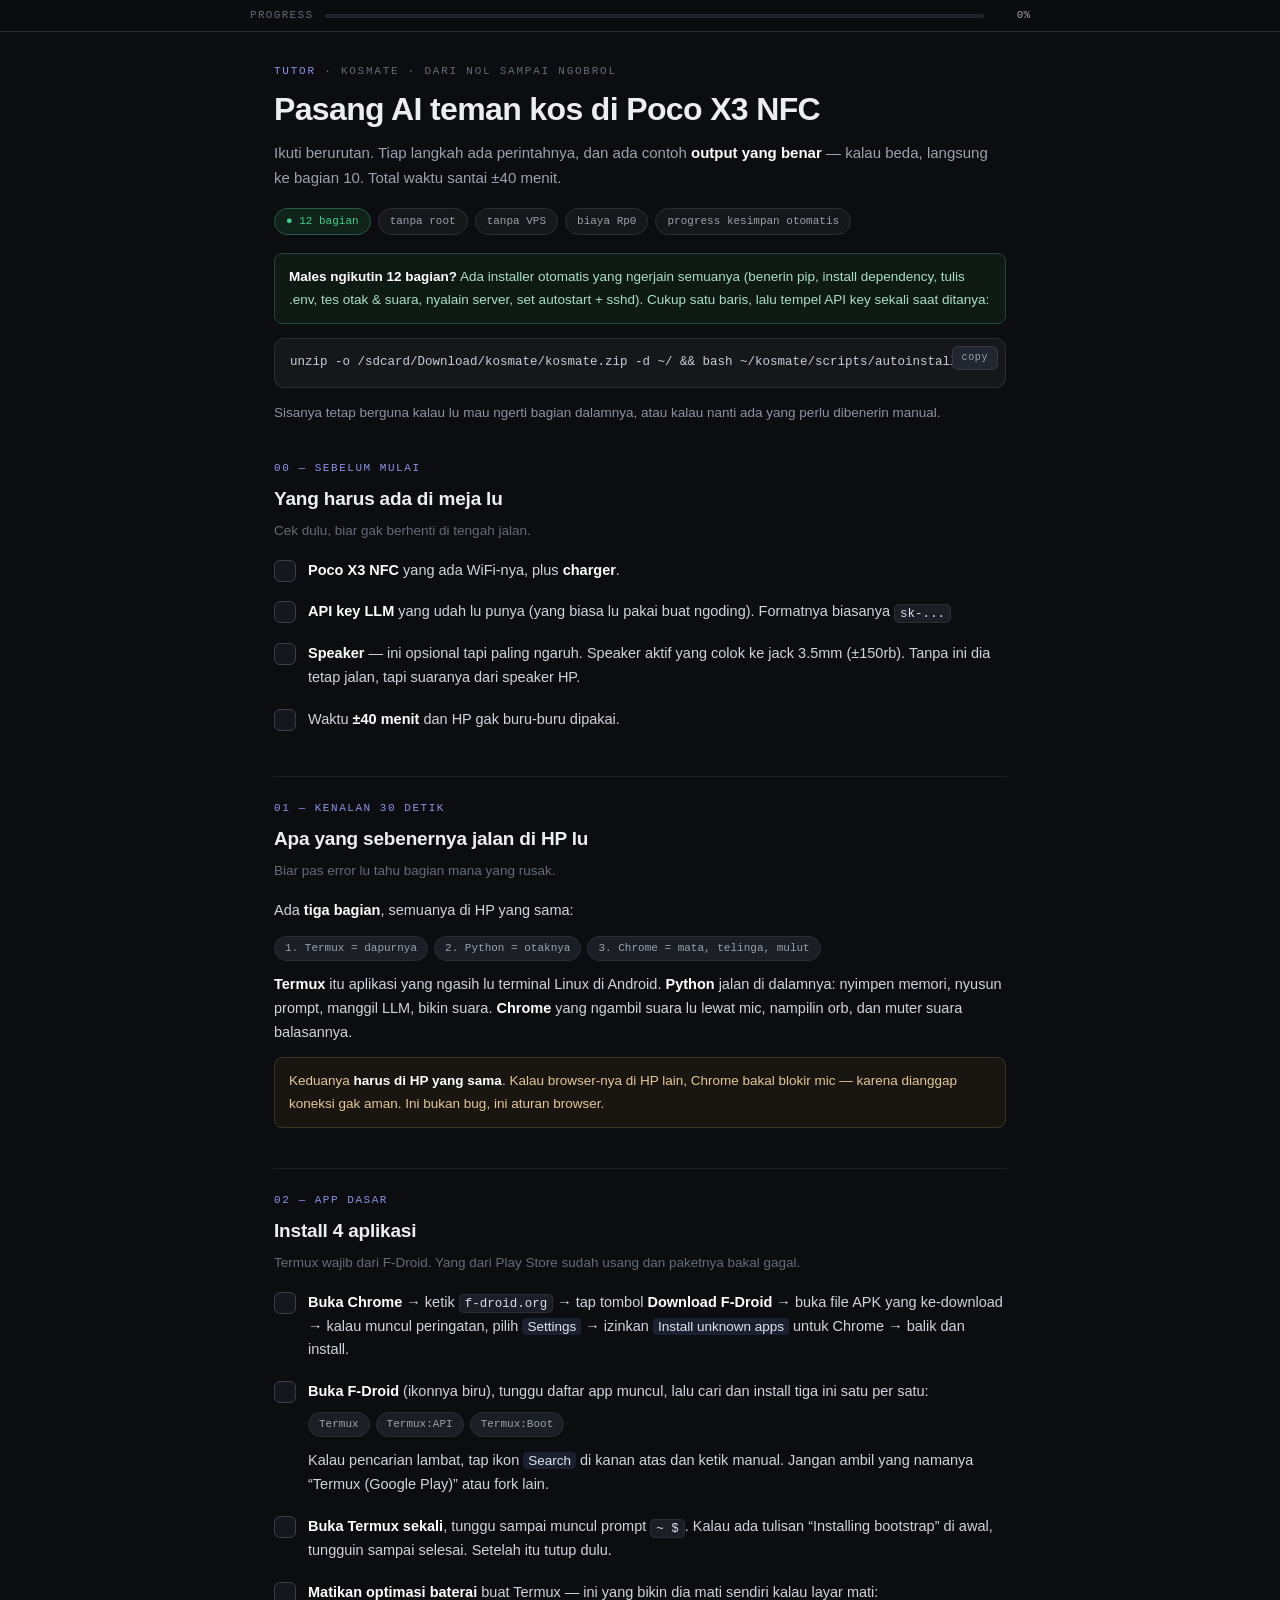
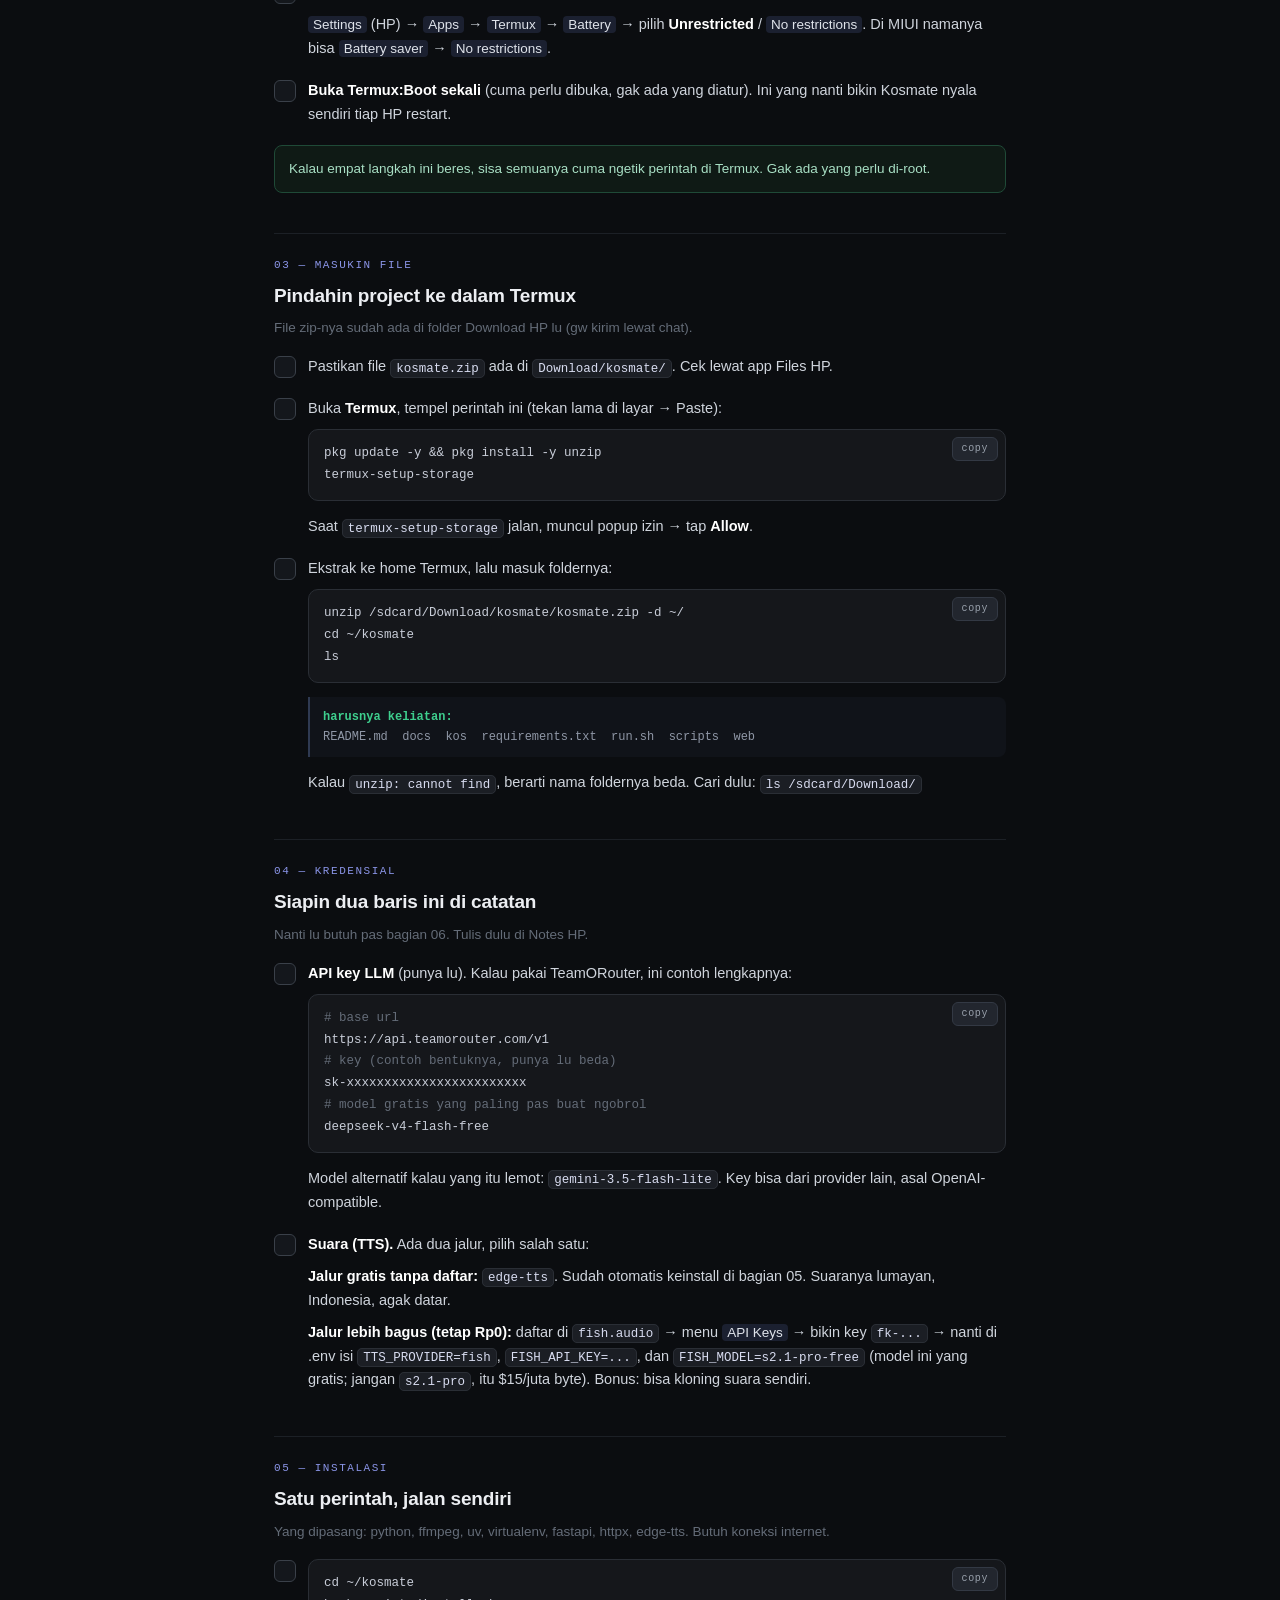
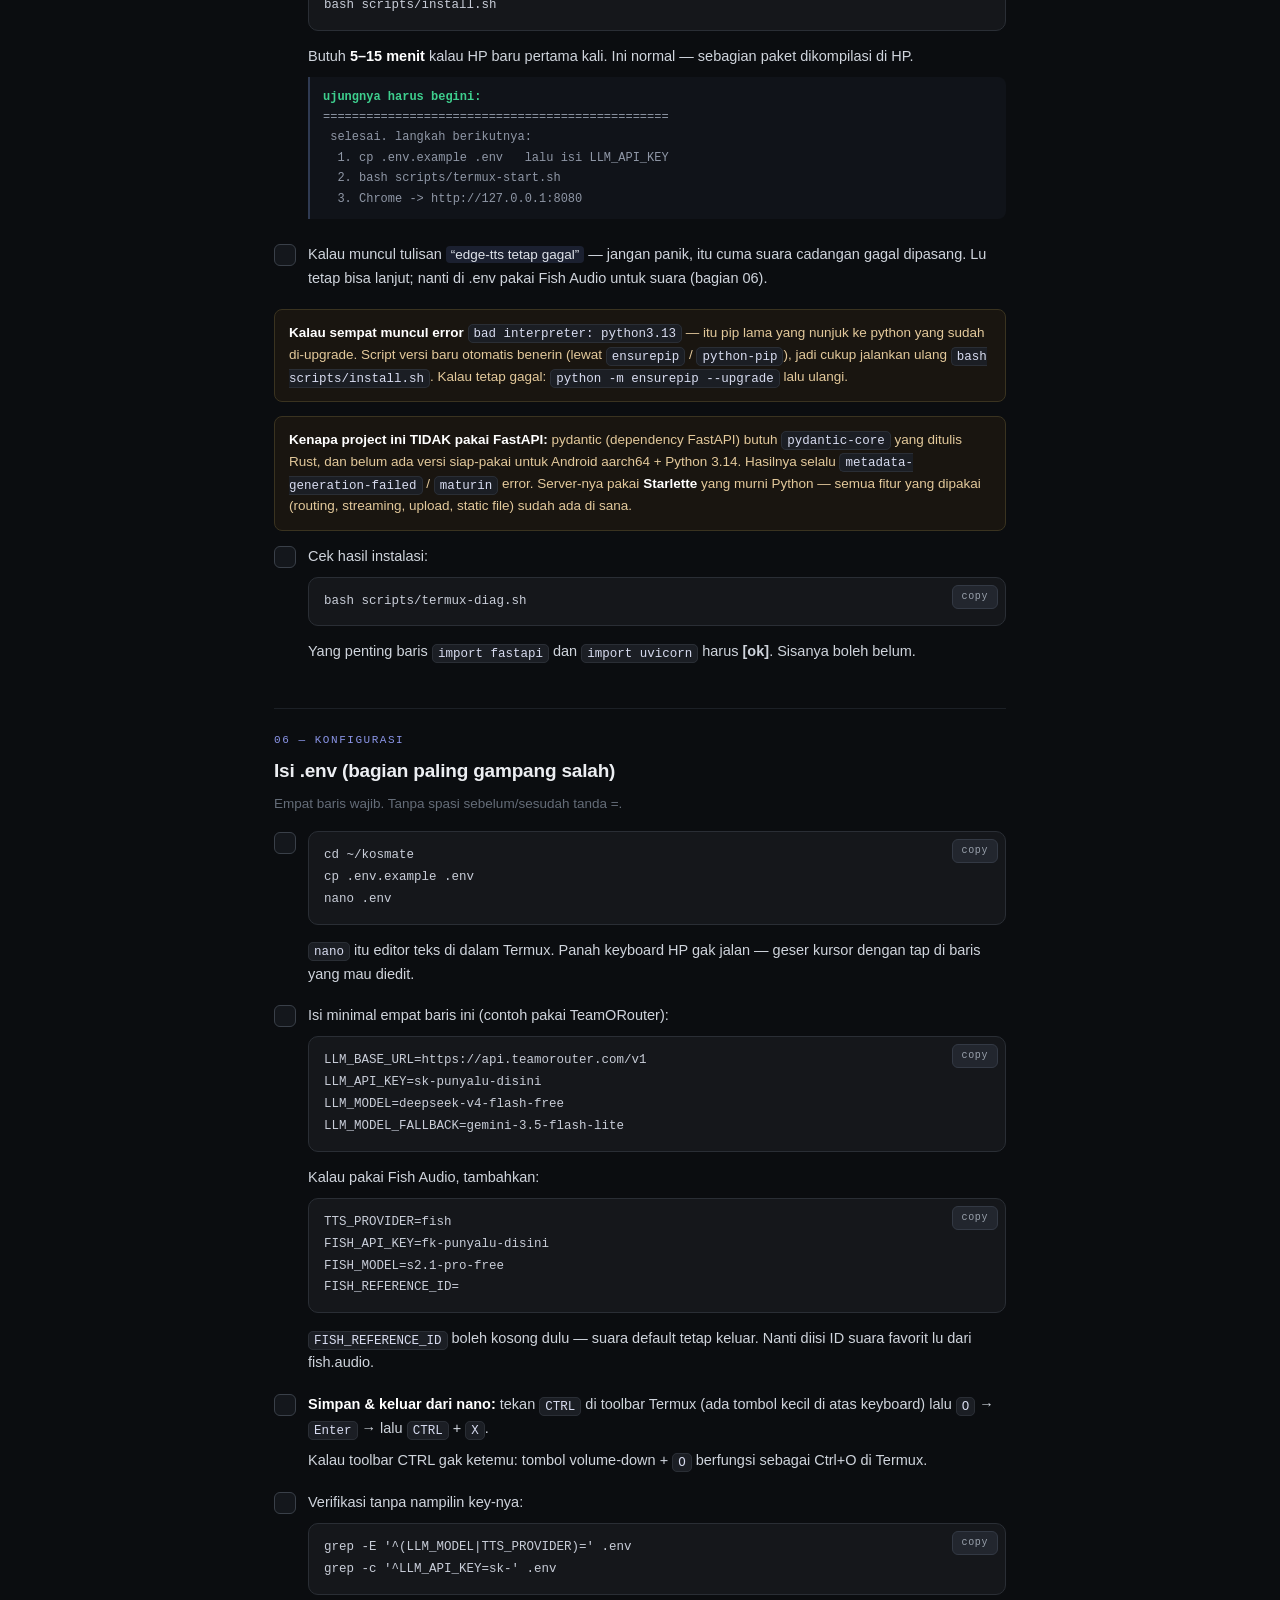
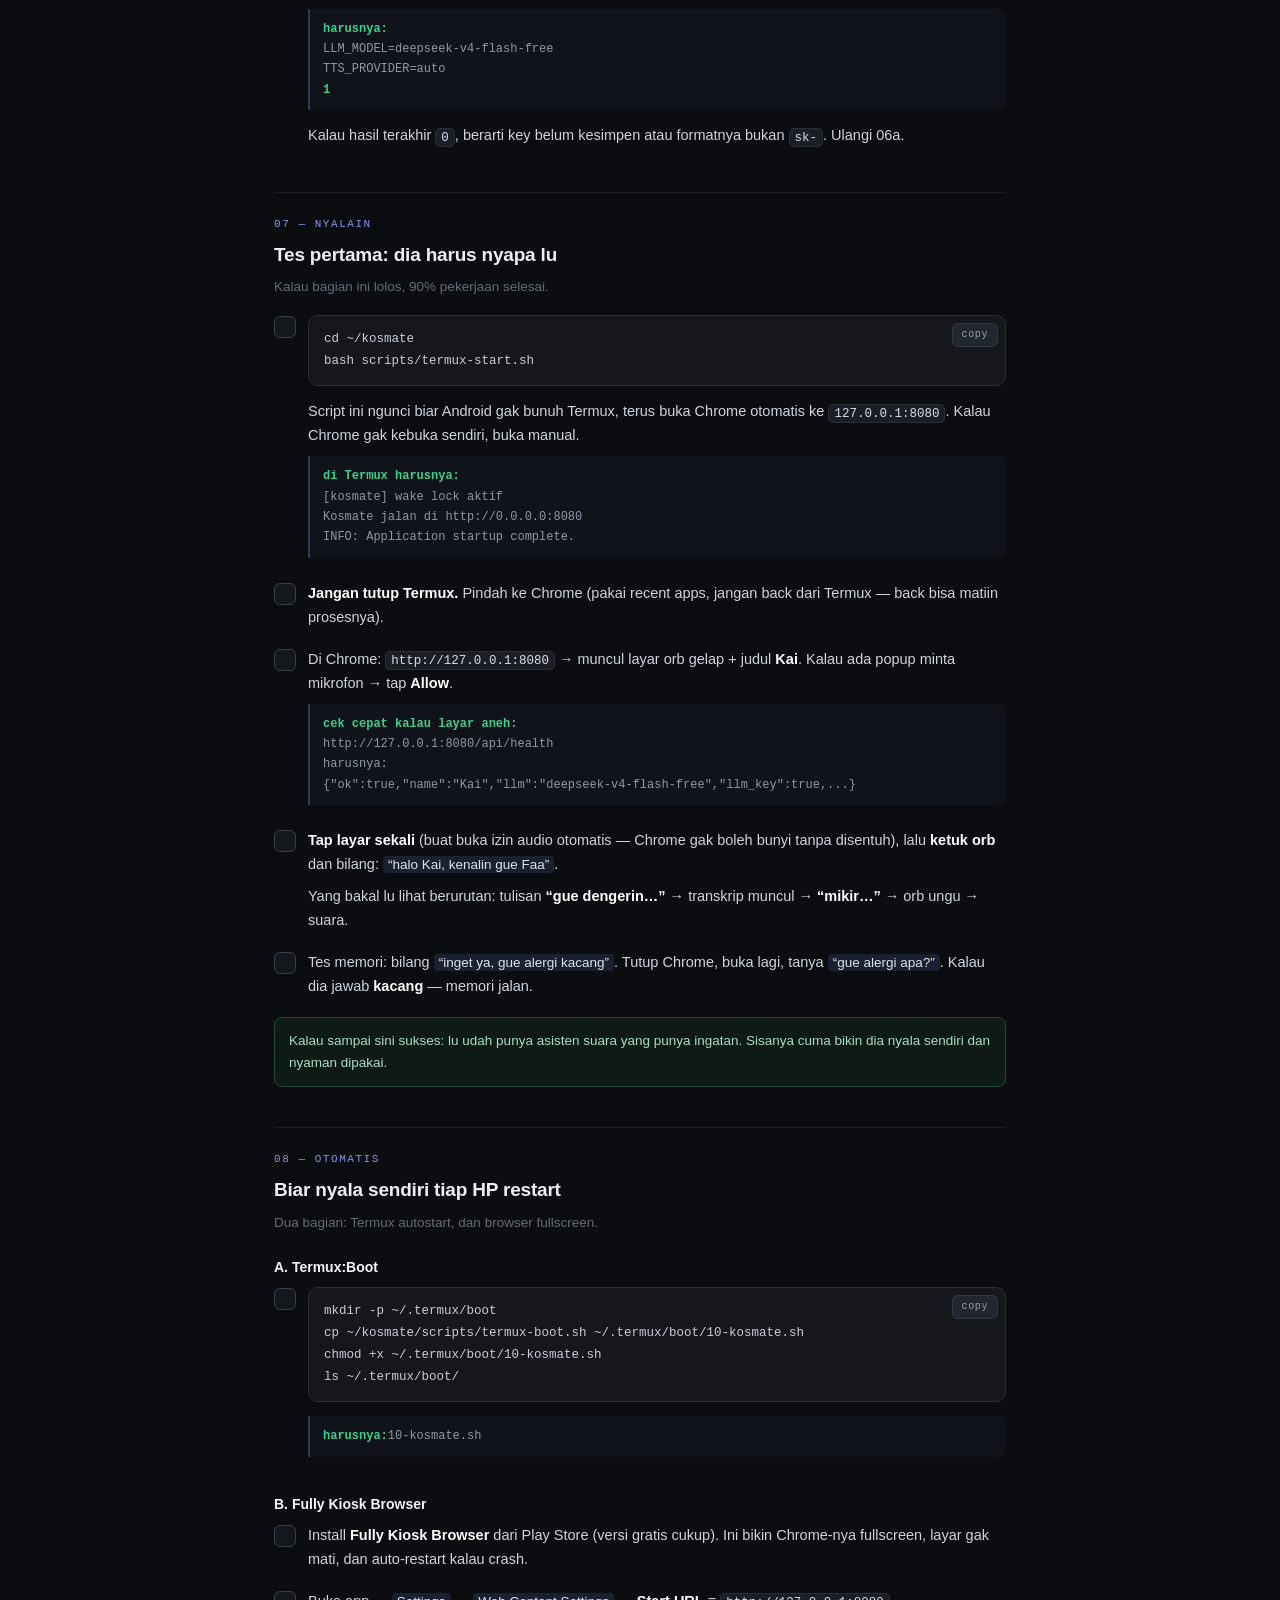
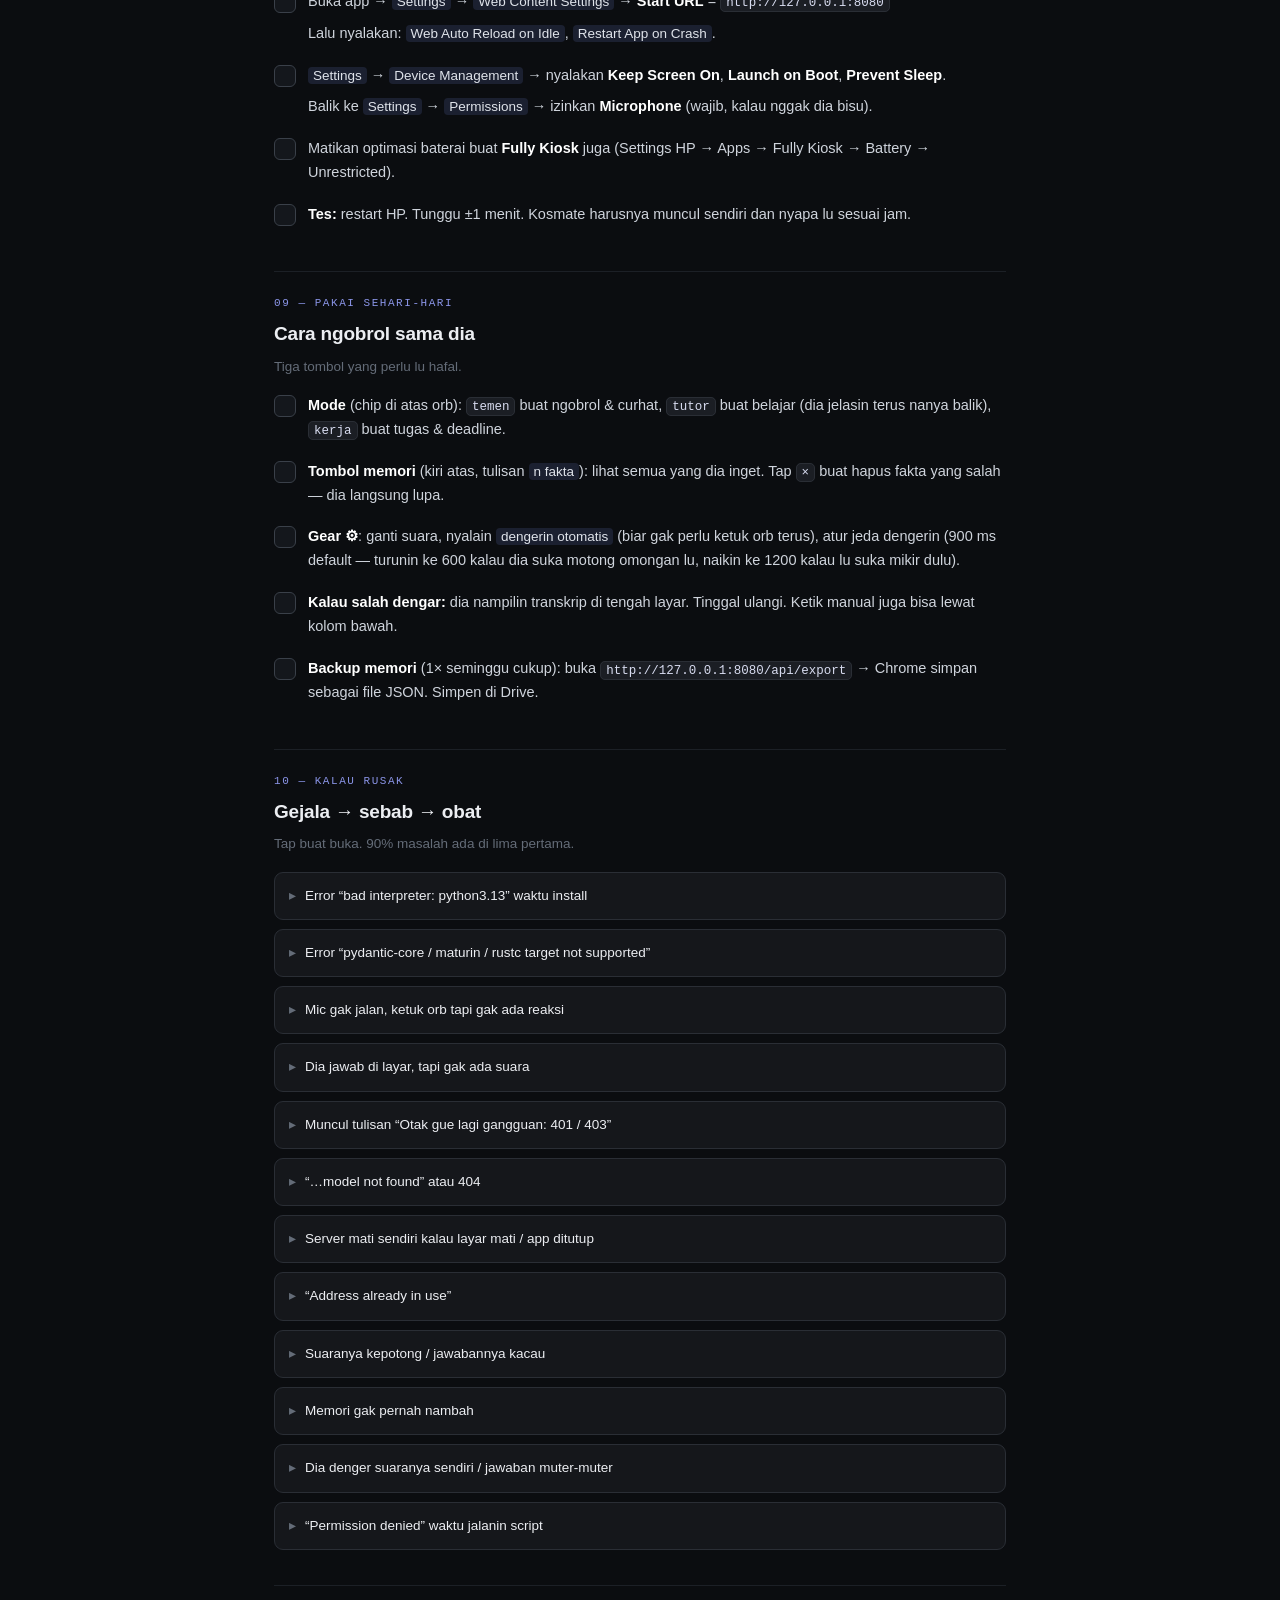
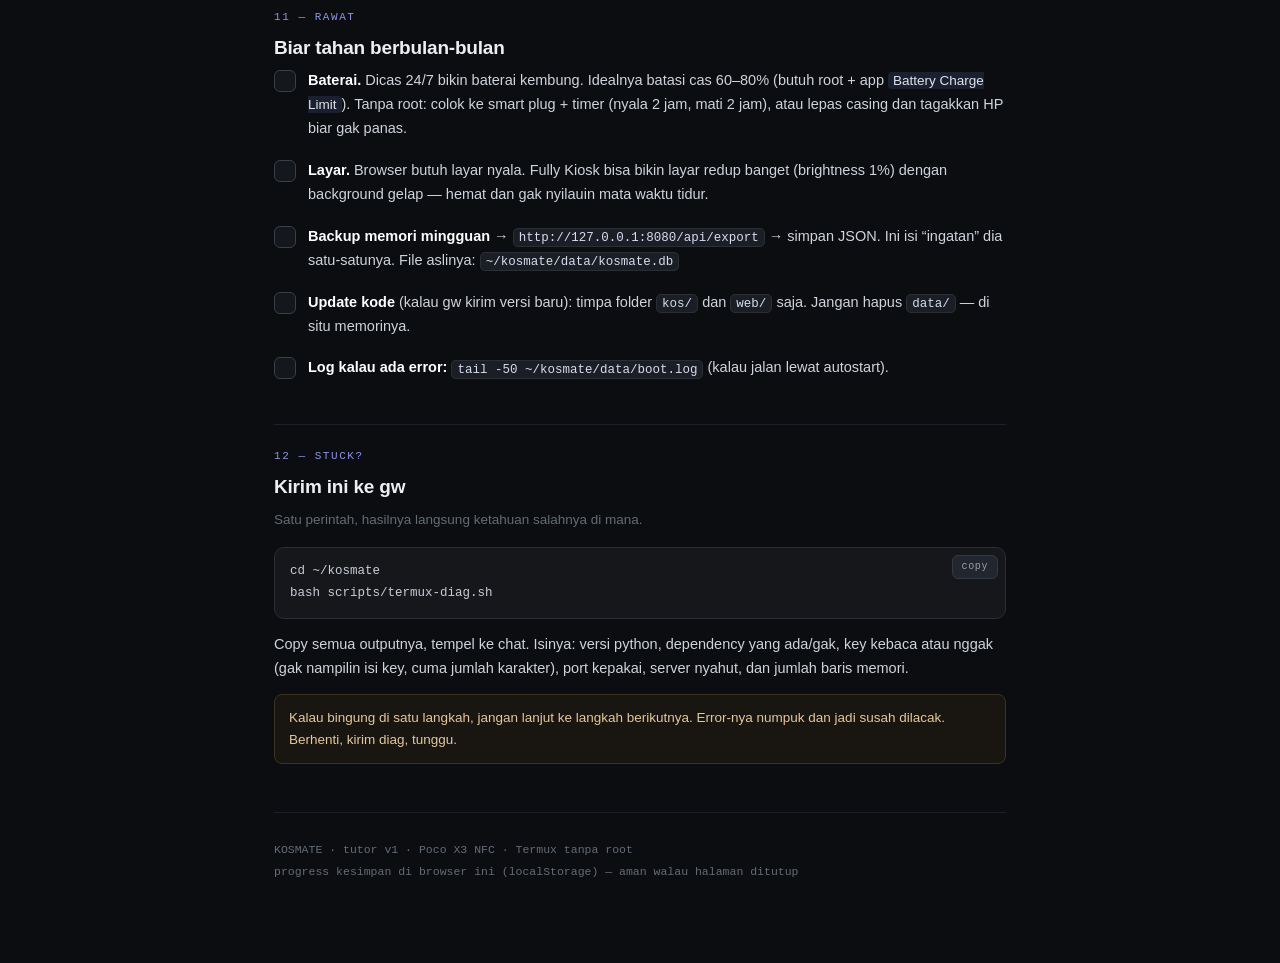
==== docs/TUTORIAL.html @ 037aaf2a "Kosmate v0.1 — AI voice companion untuk HP Android (Termux): mic→STT→LLM→TTS + memori SQLite - serve" ====
<!DOCTYPE html>
<html lang="id">
<head>
<meta charset="utf-8">
<meta name="viewport" content="width=device-width, initial-scale=1, viewport-fit=cover">
<title>Kosmate — Tutor Pasang dari Nol (Poco X3 NFC)</title>
<style>
  :root{
    --bg:#0b0d10; --surface:#15171b; --surface-2:#1b1e24; --border:#2a2e35;
    --text:#eceef2; --muted:#9aa2ad; --dim:#646c78;
    --accent:#5e6ad2; --accent-soft:#8b95e8; --ok:#3ecf8e; --warn:#e0a458; --danger:#e5484d;
    --mono:ui-monospace,SFMono-Regular,"JetBrains Mono",Menlo,monospace;
  }
  *{box-sizing:border-box}
  html{scroll-behavior:smooth}
  body{
    margin:0;background:var(--bg);color:var(--text);
    font:15px/1.65 Inter,-apple-system,BlinkMacSystemFont,"Segoe UI",Roboto,sans-serif;
    -webkit-font-smoothing:antialiased;padding-bottom:80px;
  }
  .bar{
    position:sticky;top:0;z-index:20;background:#0b0d10ee;backdrop-filter:blur(12px);
    border-bottom:1px solid var(--border);padding:10px 16px;
  }
  .bar-in{max-width:780px;margin:0 auto;display:flex;align-items:center;gap:12px}
  .bar-t{font:11px/1 var(--mono);letter-spacing:.12em;text-transform:uppercase;color:var(--dim)}
  .track{flex:1;height:4px;background:#1e222a;border-radius:99px;overflow:hidden}
  .fill{height:100%;width:0;background:linear-gradient(90deg,#4c56c9,#8b95e8);transition:width .3s ease}
  .pct{font:11px/1 var(--mono);color:var(--muted);min-width:34px;text-align:right}
  .wrap{max-width:780px;margin:0 auto;padding:26px 16px 0}
  .kicker{font:11px/1 var(--mono);letter-spacing:.16em;text-transform:uppercase;color:var(--dim);margin-bottom:14px}
  .kicker b{color:var(--accent-soft);font-weight:500}
  h1{font-size:clamp(23px,5.6vw,32px);line-height:1.18;letter-spacing:-.02em;margin:0 0 12px;font-weight:600}
  .lede{color:var(--muted);font-size:15px;margin:0 0 18px}
  .facts{display:flex;flex-wrap:wrap;gap:7px;margin-bottom:8px}
  .tag{font:11px/1 var(--mono);color:var(--muted);border:1px solid var(--border);background:var(--surface);border-radius:999px;padding:7px 11px}
  .tag.ok{color:var(--ok);border-color:#245c44;background:#10231b}
  section{padding:26px 0;border-bottom:1px solid #1c2026}
  section:last-of-type{border-bottom:none}
  .num{font:11px/1 var(--mono);color:var(--accent-soft);letter-spacing:.14em;display:block;margin-bottom:9px}
  h2{font-size:19px;letter-spacing:-.01em;margin:0 0 6px;font-weight:600}
  .sub{color:var(--dim);font-size:13.5px;margin:0 0 16px}
  h3{font-size:14px;margin:22px 0 8px;font-weight:600;color:#f2f4f8}
  p{margin:0 0 13px;color:#cfd4dc;font-size:14.5px}
  strong{color:#fff;font-weight:600}
  em{color:#dfe3ea;font-style:normal;background:#1b2030;padding:1px 5px;border-radius:4px;font-size:13.5px}
  code{font:12.5px/1.5 var(--mono);background:var(--surface-2);border:1px solid var(--border);border-radius:5px;padding:1.5px 5px;color:#d8dcf0}
  .code{position:relative;margin:0 0 14px}
  pre{background:var(--surface);border:1px solid var(--border);border-radius:10px;padding:13px 15px;overflow-x:auto;margin:0;font:12.5px/1.75 var(--mono);color:#c8cdd8}
  pre .c{color:var(--dim)}
  pre .hi{color:var(--accent-soft)}
  .copy{
    position:absolute;top:8px;right:8px;background:#22262e;border:1px solid #333944;color:var(--muted);
    font:10px/1 var(--mono);padding:6px 9px;border-radius:6px;cursor:pointer;letter-spacing:.06em;
  }
  .copy:active{background:#2c3240;color:#fff}
  .exp{
    border-left:2px solid #2f3a52;background:#101319;border-radius:0 8px 8px 0;
    padding:10px 13px;margin:0 0 14px;font:12px/1.7 var(--mono);color:#8f97a6;white-space:pre-wrap;
  }
  .exp b{color:var(--ok);font-weight:600;font-family:var(--mono)}
  .note{border:1px solid #3a3320;background:#191510;border-radius:8px;padding:12px 14px;margin:0 0 14px}
  .note p{margin:0;font-size:13.5px;color:#e3c99b}
  .note.good{border-color:#1f4a37;background:#0f1a15}
  .note.good p{color:#a8dfc4}
  .step{display:flex;gap:12px;align-items:flex-start;margin:0 0 10px}
  .step input{
    appearance:none;-webkit-appearance:none;width:22px;height:22px;flex:0 0 22px;margin:1px 0 0;
    border:1.5px solid #3a4049;border-radius:6px;cursor:pointer;position:relative;background:#14171c;
  }
  .step input:checked{background:#3ecf8e;border-color:#3ecf8e}
  .step input:checked::after{content:"✓";position:absolute;inset:0;display:grid;place-items:center;color:#0b0d10;font-size:15px;font-weight:700}
  .step .body{flex:1;min-width:0}
  .step .body p{margin:0 0 8px}
  .step input:checked + .body{opacity:.55}
  details{border:1px solid var(--border);border-radius:9px;background:var(--surface);margin:0 0 9px;overflow:hidden}
  details summary{
    padding:12px 14px;cursor:pointer;font-size:13.5px;font-weight:500;list-style:none;
    display:flex;gap:9px;align-items:flex-start;
  }
  details summary::-webkit-details-marker{display:none}
  details summary::before{content:"▸";color:var(--dim);transition:transform .15s;display:inline-block;flex:0 0 auto}
  details[open] summary::before{transform:rotate(90deg)}
  details[open] summary{border-bottom:1px solid #1e222a}
  details .inner{padding:12px 14px}
  details .inner p:last-child,details .inner .code:last-child{margin-bottom:0}
  .chips{display:flex;flex-wrap:wrap;gap:6px;margin:0 0 12px}
  .chip{font:11px/1 var(--mono);color:var(--muted);border:1px solid var(--border);border-radius:999px;padding:6px 10px;background:var(--surface-2)}
  footer{color:var(--dim);font:11.5px/1.9 var(--mono);padding:26px 0 0;border-top:1px solid #1c2026;margin-top:8px}
  @media(min-width:700px){ .wrap{padding:34px 24px 0} }
</style>
</head>
<body>

<div class="bar">
  <div class="bar-in">
    <span class="bar-t">progress</span>
    <div class="track"><div class="fill" id="fill"></div></div>
    <span class="pct" id="pct">0%</span>
  </div>
</div>

<div class="wrap">

  <div class="kicker"><b>TUTOR</b> · KOSMATE · DARI NOL SAMPAI NGOBROL</div>
  <h1>Pasang AI teman kos di Poco X3 NFC</h1>
  <p class="lede">Ikuti berurutan. Tiap langkah ada perintahnya, dan ada contoh <strong>output yang benar</strong> — kalau beda, langsung ke bagian 10. Total waktu santai ±40 menit.</p>
  <div class="facts">
    <span class="tag ok">● 12 bagian</span>
    <span class="tag">tanpa root</span>
    <span class="tag">tanpa VPS</span>
    <span class="tag">biaya Rp0</span>
    <span class="tag">progress kesimpan otomatis</span>
  </div>

  <div class="note good" style="margin-top:18px">
    <p><strong>Males ngikutin 12 bagian?</strong> Ada installer otomatis yang ngerjain semuanya
    (benerin pip, install dependency, tulis .env, tes otak &amp; suara, nyalain server, set autostart + sshd).
    Cukup satu baris, lalu tempel API key sekali saat ditanya:</p>
  </div>
  <div class="code"><pre>unzip -o /sdcard/Download/kosmate/kosmate.zip -d ~/ && bash ~/kosmate/scripts/autoinstall.sh</pre><button class="copy">copy</button></div>
  <p style="font-size:13.5px;color:#8b93a1">Sisanya tetap berguna kalau lu mau ngerti bagian dalamnya, atau kalau nanti ada yang perlu dibenerin manual.</p>

  <!-- 00 -->
  <section id="s0">
    <span class="num">00 — SEBELUM MULAI</span>
    <h2>Yang harus ada di meja lu</h2>
    <p class="sub">Cek dulu, biar gak berhenti di tengah jalan.</p>
    <div class="step"><input type="checkbox" data-k="s0a"><div class="body">
      <p><strong>Poco X3 NFC</strong> yang ada WiFi-nya, plus <strong>charger</strong>.</p>
    </div></div>
    <div class="step"><input type="checkbox" data-k="s0b"><div class="body">
      <p><strong>API key LLM</strong> yang udah lu punya (yang biasa lu pakai buat ngoding). Formatnya biasanya <code>sk-...</code></p>
    </div></div>
    <div class="step"><input type="checkbox" data-k="s0c"><div class="body">
      <p><strong>Speaker</strong> — ini opsional tapi paling ngaruh. Speaker aktif yang colok ke jack 3.5mm (±150rb). Tanpa ini dia tetap jalan, tapi suaranya dari speaker HP.</p>
    </div></div>
    <div class="step"><input type="checkbox" data-k="s0d"><div class="body">
      <p>Waktu <strong>±40 menit</strong> dan HP gak buru-buru dipakai.</p>
    </div></div>
  </section>

  <!-- 01 -->
  <section id="s1">
    <span class="num">01 — KENALAN 30 DETIK</span>
    <h2>Apa yang sebenernya jalan di HP lu</h2>
    <p class="sub">Biar pas error lu tahu bagian mana yang rusak.</p>
    <p>Ada <strong>tiga bagian</strong>, semuanya di HP yang sama:</p>
    <div class="chips">
      <span class="chip">1. Termux = dapurnya</span>
      <span class="chip">2. Python = otaknya</span>
      <span class="chip">3. Chrome = mata, telinga, mulut</span>
    </div>
    <p><strong>Termux</strong> itu aplikasi yang ngasih lu terminal Linux di Android. <strong>Python</strong> jalan di dalamnya: nyimpen memori, nyusun prompt, manggil LLM, bikin suara. <strong>Chrome</strong> yang ngambil suara lu lewat mic, nampilin orb, dan muter suara balasannya.</p>
    <div class="note"><p>Keduanya <strong>harus di HP yang sama</strong>. Kalau browser-nya di HP lain, Chrome bakal blokir mic — karena dianggap koneksi gak aman. Ini bukan bug, ini aturan browser.</p></div>
  </section>

  <!-- 02 -->
  <section id="s2">
    <span class="num">02 — APP DASAR</span>
    <h2>Install 4 aplikasi</h2>
    <p class="sub">Termux wajib dari F-Droid. Yang dari Play Store sudah usang dan paketnya bakal gagal.</p>

    <div class="step"><input type="checkbox" data-k="s2a"><div class="body">
      <p><strong>Buka Chrome</strong> → ketik <code>f-droid.org</code> → tap tombol <strong>Download F-Droid</strong> → buka file APK yang ke-download → kalau muncul peringatan, pilih <em>Settings</em> → izinkan <em>Install unknown apps</em> untuk Chrome → balik dan install.</p>
    </div></div>

    <div class="step"><input type="checkbox" data-k="s2b"><div class="body">
      <p><strong>Buka F-Droid</strong> (ikonnya biru), tunggu daftar app muncul, lalu cari dan install tiga ini satu per satu:</p>
      <div class="chips"><span class="chip">Termux</span><span class="chip">Termux:API</span><span class="chip">Termux:Boot</span></div>
      <p>Kalau pencarian lambat, tap ikon <em>Search</em> di kanan atas dan ketik manual. Jangan ambil yang namanya “Termux (Google Play)” atau fork lain.</p>
    </div></div>

    <div class="step"><input type="checkbox" data-k="s2c"><div class="body">
      <p><strong>Buka Termux sekali</strong>, tunggu sampai muncul prompt <code>~ $</code>. Kalau ada tulisan “Installing bootstrap” di awal, tungguin sampai selesai. Setelah itu tutup dulu.</p>
    </div></div>

    <div class="step"><input type="checkbox" data-k="s2d"><div class="body">
      <p><strong>Matikan optimasi baterai</strong> buat Termux — ini yang bikin dia mati sendiri kalau layar mati:</p>
      <p><em>Settings</em> (HP) → <em>Apps</em> → <em>Termux</em> → <em>Battery</em> → pilih <strong>Unrestricted</strong> / <em>No restrictions</em>. Di MIUI namanya bisa <em>Battery saver</em> → <em>No restrictions</em>.</p>
    </div></div>

    <div class="step"><input type="checkbox" data-k="s2e"><div class="body">
      <p><strong>Buka Termux:Boot sekali</strong> (cuma perlu dibuka, gak ada yang diatur). Ini yang nanti bikin Kosmate nyala sendiri tiap HP restart.</p>
    </div></div>

    <div class="note good"><p>Kalau empat langkah ini beres, sisa semuanya cuma ngetik perintah di Termux. Gak ada yang perlu di-root.</p></div>
  </section>

  <!-- 03 -->
  <section id="s3">
    <span class="num">03 — MASUKIN FILE</span>
    <h2>Pindahin project ke dalam Termux</h2>
    <p class="sub">File zip-nya sudah ada di folder Download HP lu (gw kirim lewat chat).</p>

    <div class="step"><input type="checkbox" data-k="s3a"><div class="body">
      <p>Pastikan file <code>kosmate.zip</code> ada di <code>Download/kosmate/</code>. Cek lewat app Files HP.</p>
    </div></div>

    <div class="step"><input type="checkbox" data-k="s3b"><div class="body">
      <p>Buka <strong>Termux</strong>, tempel perintah ini (tekan lama di layar → Paste):</p>
      <div class="code"><pre>pkg update -y && pkg install -y unzip
termux-setup-storage</pre><button class="copy">copy</button></div>
      <p>Saat <code>termux-setup-storage</code> jalan, muncul popup izin → tap <strong>Allow</strong>.</p>
    </div></div>

    <div class="step"><input type="checkbox" data-k="s3c"><div class="body">
      <p>Ekstrak ke home Termux, lalu masuk foldernya:</p>
      <div class="code"><pre>unzip /sdcard/Download/kosmate/kosmate.zip -d ~/
cd ~/kosmate
ls</pre><button class="copy">copy</button></div>
      <div class="exp"><b>harusnya keliatan:</b>
README.md  docs  kos  requirements.txt  run.sh  scripts  web</div>
      <p>Kalau <code>unzip: cannot find</code>, berarti nama foldernya beda. Cari dulu: <code>ls /sdcard/Download/</code></p>
    </div></div>
  </section>

  <!-- 04 -->
  <section id="s4">
    <span class="num">04 — KREDENSIAL</span>
    <h2>Siapin dua baris ini di catatan</h2>
    <p class="sub">Nanti lu butuh pas bagian 06. Tulis dulu di Notes HP.</p>

    <div class="step"><input type="checkbox" data-k="s4a"><div class="body">
      <p><strong>API key LLM</strong> (punya lu). Kalau pakai TeamORouter, ini contoh lengkapnya:</p>
      <div class="code"><pre><span class="c"># base url</span>
https://api.teamorouter.com/v1
<span class="c"># key (contoh bentuknya, punya lu beda)</span>
sk-xxxxxxxxxxxxxxxxxxxxxxxx
<span class="c"># model gratis yang paling pas buat ngobrol</span>
deepseek-v4-flash-free</pre><button class="copy">copy</button></div>
      <p>Model alternatif kalau yang itu lemot: <code>gemini-3.5-flash-lite</code>. Key bisa dari provider lain, asal OpenAI-compatible.</p>
    </div></div>

    <div class="step"><input type="checkbox" data-k="s4b"><div class="body">
      <p><strong>Suara (TTS).</strong> Ada dua jalur, pilih salah satu:</p>
      <p><strong>Jalur gratis tanpa daftar:</strong> <code>edge-tts</code>. Sudah otomatis keinstall di bagian 05. Suaranya lumayan, Indonesia, agak datar.</p>
      <p><strong>Jalur lebih bagus (tetap Rp0):</strong> daftar di <code>fish.audio</code> → menu <em>API Keys</em> → bikin key <code>fk-...</code> → nanti di .env isi <code>TTS_PROVIDER=fish</code>, <code>FISH_API_KEY=...</code>, dan <code>FISH_MODEL=s2.1-pro-free</code> (model ini yang gratis; jangan <code>s2.1-pro</code>, itu $15/juta byte). Bonus: bisa kloning suara sendiri.</p>
    </div></div>
  </section>

  <!-- 05 -->
  <section id="s5">
    <span class="num">05 — INSTALASI</span>
    <h2>Satu perintah, jalan sendiri</h2>
    <p class="sub">Yang dipasang: python, ffmpeg, uv, virtualenv, fastapi, httpx, edge-tts. Butuh koneksi internet.</p>

    <div class="step"><input type="checkbox" data-k="s5a"><div class="body">
      <div class="code"><pre>cd ~/kosmate
bash scripts/install.sh</pre><button class="copy">copy</button></div>
      <p>Butuh <strong>5–15 menit</strong> kalau HP baru pertama kali. Ini normal — sebagian paket dikompilasi di HP.</p>
      <div class="exp"><b>ujungnya harus begini:</b>
================================================
 selesai. langkah berikutnya:
  1. cp .env.example .env   lalu isi LLM_API_KEY
  2. bash scripts/termux-start.sh
  3. Chrome -> http://127.0.0.1:8080</div>
    </div></div>

    <div class="step"><input type="checkbox" data-k="s5b"><div class="body">
      <p>Kalau muncul tulisan <em>“edge-tts tetap gagal”</em> — jangan panik, itu cuma suara cadangan gagal dipasang. Lu tetap bisa lanjut; nanti di .env pakai Fish Audio untuk suara (bagian 06).</p>
    </div></div>

    <div class="note"><p><strong>Kalau sempat muncul error <code>bad interpreter: python3.13</code></strong> — itu pip lama yang nunjuk ke python yang sudah di-upgrade. Script versi baru otomatis benerin (lewat <code>ensurepip</code> / <code>python-pip</code>), jadi cukup jalankan ulang <code>bash scripts/install.sh</code>. Kalau tetap gagal: <code>python -m ensurepip --upgrade</code> lalu ulangi.</p></div>

    <div class="note"><p><strong>Kenapa project ini TIDAK pakai FastAPI:</strong> pydantic (dependency FastAPI) butuh <code>pydantic-core</code> yang ditulis Rust, dan belum ada versi siap-pakai untuk Android aarch64 + Python 3.14. Hasilnya selalu <code>metadata-generation-failed</code> / <code>maturin</code> error. Server-nya pakai <strong>Starlette</strong> yang murni Python — semua fitur yang dipakai (routing, streaming, upload, static file) sudah ada di sana.</p></div>

    <div class="step"><input type="checkbox" data-k="s5c"><div class="body">
      <p>Cek hasil instalasi:</p>
      <div class="code"><pre>bash scripts/termux-diag.sh</pre><button class="copy">copy</button></div>
      <p>Yang penting baris <code>import fastapi</code> dan <code>import uvicorn</code> harus <b>[ok]</b>. Sisanya boleh belum.</p>
    </div></div>
  </section>

  <!-- 06 -->
  <section id="s6">
    <span class="num">06 — KONFIGURASI</span>
    <h2>Isi .env (bagian paling gampang salah)</h2>
    <p class="sub">Empat baris wajib. Tanpa spasi sebelum/sesudah tanda =.</p>

    <div class="step"><input type="checkbox" data-k="s6a"><div class="body">
      <div class="code"><pre>cd ~/kosmate
cp .env.example .env
nano .env</pre><button class="copy">copy</button></div>
      <p><code>nano</code> itu editor teks di dalam Termux. Panah keyboard HP gak jalan — geser kursor dengan tap di baris yang mau diedit.</p>
    </div></div>

    <div class="step"><input type="checkbox" data-k="s6b"><div class="body">
      <p>Isi minimal empat baris ini (contoh pakai TeamORouter):</p>
      <div class="code"><pre>LLM_BASE_URL=https://api.teamorouter.com/v1
LLM_API_KEY=sk-punyalu-disini
LLM_MODEL=deepseek-v4-flash-free
LLM_MODEL_FALLBACK=gemini-3.5-flash-lite</pre><button class="copy">copy</button></div>
      <p>Kalau pakai Fish Audio, tambahkan:</p>
      <div class="code"><pre>TTS_PROVIDER=fish
FISH_API_KEY=fk-punyalu-disini
FISH_MODEL=s2.1-pro-free
FISH_REFERENCE_ID=</pre><button class="copy">copy</button></div>
      <p><code>FISH_REFERENCE_ID</code> boleh kosong dulu — suara default tetap keluar. Nanti diisi ID suara favorit lu dari fish.audio.</p>
    </div></div>

    <div class="step"><input type="checkbox" data-k="s6c"><div class="body">
      <p><strong>Simpan &amp; keluar dari nano:</strong> tekan <code>CTRL</code> di toolbar Termux (ada tombol kecil di atas keyboard) lalu <code>O</code> → <code>Enter</code> → lalu <code>CTRL</code> + <code>X</code>.</p>
      <p>Kalau toolbar CTRL gak ketemu: tombol volume-down + <code>O</code> berfungsi sebagai Ctrl+O di Termux.</p>
    </div></div>

    <div class="step"><input type="checkbox" data-k="s6d"><div class="body">
      <p>Verifikasi tanpa nampilin key-nya:</p>
      <div class="code"><pre>grep -E '^(LLM_MODEL|TTS_PROVIDER)=' .env
grep -c '^LLM_API_KEY=sk-' .env</pre><button class="copy">copy</button></div>
      <div class="exp"><b>harusnya:</b>
LLM_MODEL=deepseek-v4-flash-free
TTS_PROVIDER=auto
<b>1</b></div>
      <p>Kalau hasil terakhir <code>0</code>, berarti key belum kesimpen atau formatnya bukan <code>sk-</code>. Ulangi 06a.</p>
    </div></div>
  </section>

  <!-- 07 -->
  <section id="s7">
    <span class="num">07 — NYALAIN</span>
    <h2>Tes pertama: dia harus nyapa lu</h2>
    <p class="sub">Kalau bagian ini lolos, 90% pekerjaan selesai.</p>

    <div class="step"><input type="checkbox" data-k="s7a"><div class="body">
      <div class="code"><pre>cd ~/kosmate
bash scripts/termux-start.sh</pre><button class="copy">copy</button></div>
      <p>Script ini ngunci biar Android gak bunuh Termux, terus buka Chrome otomatis ke <code>127.0.0.1:8080</code>. Kalau Chrome gak kebuka sendiri, buka manual.</p>
      <div class="exp"><b>di Termux harusnya:</b>
[kosmate] wake lock aktif
Kosmate jalan di http://0.0.0.0:8080
INFO: Application startup complete.</div>
    </div></div>

    <div class="step"><input type="checkbox" data-k="s7b"><div class="body">
      <p><strong>Jangan tutup Termux.</strong> Pindah ke Chrome (pakai recent apps, jangan back dari Termux — back bisa matiin prosesnya).</p>
    </div></div>

    <div class="step"><input type="checkbox" data-k="s7c"><div class="body">
      <p>Di Chrome: <code>http://127.0.0.1:8080</code> → muncul layar orb gelap + judul <strong>Kai</strong>. Kalau ada popup minta mikrofon → tap <strong>Allow</strong>.</p>
      <div class="exp"><b>cek cepat kalau layar aneh:</b>
http://127.0.0.1:8080/api/health
harusnya:
{"ok":true,"name":"Kai","llm":"deepseek-v4-flash-free","llm_key":true,...}</div>
    </div></div>

    <div class="step"><input type="checkbox" data-k="s7d"><div class="body">
      <p><strong>Tap layar sekali</strong> (buat buka izin audio otomatis — Chrome gak boleh bunyi tanpa disentuh), lalu <strong>ketuk orb</strong> dan bilang: <em>“halo Kai, kenalin gue Faa”</em>.</p>
      <p>Yang bakal lu lihat berurutan: tulisan <strong>“gue dengerin…”</strong> → transkrip muncul → <strong>“mikir…”</strong> → orb ungu → suara.</p>
    </div></div>

    <div class="step"><input type="checkbox" data-k="s7e"><div class="body">
      <p>Tes memori: bilang <em>“inget ya, gue alergi kacang”</em>. Tutup Chrome, buka lagi, tanya <em>“gue alergi apa?”</em>. Kalau dia jawab <strong>kacang</strong> — memori jalan.</p>
    </div></div>

    <div class="note good"><p>Kalau sampai sini sukses: lu udah punya asisten suara yang punya ingatan. Sisanya cuma bikin dia nyala sendiri dan nyaman dipakai.</p></div>
  </section>

  <!-- 08 -->
  <section id="s8">
    <span class="num">08 — OTOMATIS</span>
    <h2>Biar nyala sendiri tiap HP restart</h2>
    <p class="sub">Dua bagian: Termux autostart, dan browser fullscreen.</p>

    <h3>A. Termux:Boot</h3>
    <div class="step"><input type="checkbox" data-k="s8a"><div class="body">
      <div class="code"><pre>mkdir -p ~/.termux/boot
cp ~/kosmate/scripts/termux-boot.sh ~/.termux/boot/10-kosmate.sh
chmod +x ~/.termux/boot/10-kosmate.sh
ls ~/.termux/boot/</pre><button class="copy">copy</button></div>
      <div class="exp"><b>harusnya:</b>10-kosmate.sh</div>
    </div></div>

    <h3>B. Fully Kiosk Browser</h3>
    <div class="step"><input type="checkbox" data-k="s8b"><div class="body">
      <p>Install <strong>Fully Kiosk Browser</strong> dari Play Store (versi gratis cukup). Ini bikin Chrome-nya fullscreen, layar gak mati, dan auto-restart kalau crash.</p>
    </div></div>
    <div class="step"><input type="checkbox" data-k="s8c"><div class="body">
      <p>Buka app → <em>Settings</em> → <em>Web Content Settings</em> → <strong>Start URL</strong> = <code>http://127.0.0.1:8080</code></p>
      <p>Lalu nyalakan: <em>Web Auto Reload on Idle</em>, <em>Restart App on Crash</em>.</p>
    </div></div>
    <div class="step"><input type="checkbox" data-k="s8d"><div class="body">
      <p><em>Settings</em> → <em>Device Management</em> → nyalakan <strong>Keep Screen On</strong>, <strong>Launch on Boot</strong>, <strong>Prevent Sleep</strong>.</p>
      <p>Balik ke <em>Settings</em> → <em>Permissions</em> → izinkan <strong>Microphone</strong> (wajib, kalau nggak dia bisu).</p>
    </div></div>
    <div class="step"><input type="checkbox" data-k="s8e"><div class="body">
      <p>Matikan optimasi baterai buat <strong>Fully Kiosk</strong> juga (Settings HP → Apps → Fully Kiosk → Battery → Unrestricted).</p>
    </div></div>
    <div class="step"><input type="checkbox" data-k="s8f"><div class="body">
      <p><strong>Tes:</strong> restart HP. Tunggu ±1 menit. Kosmate harusnya muncul sendiri dan nyapa lu sesuai jam.</p>
    </div></div>
  </section>

  <!-- 09 -->
  <section id="s9">
    <span class="num">09 — PAKAI SEHARI-HARI</span>
    <h2>Cara ngobrol sama dia</h2>
    <p class="sub">Tiga tombol yang perlu lu hafal.</p>

    <div class="step"><input type="checkbox" data-k="s9a"><div class="body">
      <p><strong>Mode</strong> (chip di atas orb): <code>temen</code> buat ngobrol &amp; curhat, <code>tutor</code> buat belajar (dia jelasin terus nanya balik), <code>kerja</code> buat tugas &amp; deadline.</p>
    </div></div>

    <div class="step"><input type="checkbox" data-k="s9b"><div class="body">
      <p><strong>Tombol memori</strong> (kiri atas, tulisan <em>n fakta</em>): lihat semua yang dia inget. Tap <code>×</code> buat hapus fakta yang salah — dia langsung lupa.</p>
    </div></div>

    <div class="step"><input type="checkbox" data-k="s9c"><div class="body">
      <p><strong>Gear ⚙</strong>: ganti suara, nyalain <em>dengerin otomatis</em> (biar gak perlu ketuk orb terus), atur jeda dengerin (900 ms default — turunin ke 600 kalau dia suka motong omongan lu, naikin ke 1200 kalau lu suka mikir dulu).</p>
    </div></div>

    <div class="step"><input type="checkbox" data-k="s9d"><div class="body">
      <p><strong>Kalau salah dengar:</strong> dia nampilin transkrip di tengah layar. Tinggal ulangi. Ketik manual juga bisa lewat kolom bawah.</p>
    </div></div>

    <div class="step"><input type="checkbox" data-k="s9e"><div class="body">
      <p><strong>Backup memori</strong> (1× seminggu cukup): buka <code>http://127.0.0.1:8080/api/export</code> → Chrome simpan sebagai file JSON. Simpen di Drive.</p>
    </div></div>
  </section>

  <!-- 10 -->
  <section id="s10">
    <span class="num">10 — KALAU RUSAK</span>
    <h2>Gejala → sebab → obat</h2>
    <p class="sub">Tap buat buka. 90% masalah ada di lima pertama.</p>

    <details><summary>Error “bad interpreter: python3.13” waktu install</summary><div class="inner">
      <p><strong>Penyebab:</strong> lu pernah upgrade paket <code>python</code> di Termux; file <code>pip</code> lama masih nunjuk ke python3.13 yang sudah dihapus.</p>
      <div class="code"><pre>python -m ensurepip --upgrade
python -m pip --version
bash scripts/install.sh</pre><button class="copy">copy</button></div>
      <p>Kalau <code>ensurepip</code> ikut gagal: <code>pkg install -y python-pip</code> lalu ulangi. Yang penting: pakai <code>python -m pip</code>, jangan perintah <code>pip</code> langsung.</p>
    </div></details>

    <details><summary>Error “pydantic-core / maturin / rustc target not supported”</summary><div class="inner">
      <p><strong>Penyebab:</strong> ini kalau lu pasang FastAPI manual. pydantic-core ditulis Rust dan belum bisa dibangun untuk Android aarch64 + Python 3.14.</p>
      <p><strong>Obat:</strong> project ini sudah nggak butuh FastAPI/pydantic. Kalau lu sempat install manual, hapus dan pasang versi Starlette:</p>
      <div class="code"><pre>python -m pip uninstall -y fastapi pydantic pydantic-core
bash scripts/install.sh</pre><button class="copy">copy</button></div>
    </div></details>

    <details><summary>Mic gak jalan, ketuk orb tapi gak ada reaksi</summary><div class="inner">
      <p><strong>Penyebab:</strong> Chrome blokir mic karena alamatnya bukan <code>127.0.0.1</code>/<code>localhost</code>. Ini paling sering — misal lu buka pakai IP LAN.</p>
      <p><strong>Obat:</strong> pastikan URL-nya persis <code>http://127.0.0.1:8080</code>. Lalu Chrome → titik tiga → <em>Settings</em> → <em>Site settings</em> → <em>Microphone</em> → pastikan <code>127.0.0.1</code> diizinkan.</p>
    </div></details>

    <details><summary>Dia jawab di layar, tapi gak ada suara</summary><div class="inner">
      <p><strong>Penyebab 1:</strong> Chrome gak boleh bunyi sebelum layar disentuh (aturan autoplay). <strong>Obat:</strong> tap layar sekali, ulangi.</p>
      <p><strong>Penyebab 2:</strong> <code>edge-tts</code> gagal keinstall dan <code>FISH_API_KEY</code> kosong. <strong>Obat:</strong> cek dengan diag, lalu isi Fish Audio (bagian 04b).</p>
      <p><strong>Penyebab 3:</strong> volume media HP kecil / speaker ke-mute. Cek pakai video YouTube dulu.</p>
    </div></details>

    <details><summary>Muncul tulisan “Otak gue lagi gangguan: 401 / 403”</summary><div class="inner">
      <p><strong>Penyebab:</strong> API key salah, kosong, atau kena limit provider.</p>
      <div class="code"><pre>grep -E '^LLM_(BASE_URL|MODEL)=' ~/kosmate/.env
grep -c '^LLM_API_KEY=sk-' ~/kosmate/.env</pre><button class="copy">copy</button></div>
      <p>Base URL harus diakhiri <code>/v1</code> dan gak boleh ada <code>/chat/completions</code> di belakangnya.</p>
    </div></details>

    <details><summary>“…model not found” atau 404</summary><div class="inner">
      <p><strong>Penyebab:</strong> nama model gak ada di provider lu.</p>
      <div class="code"><pre>curl -s https://api.teamorouter.com/v1/models \
  -H "Authorization: Bearer $(grep '^LLM_API_KEY=' ~/kosmate/.env | cut -d= -f2)" \
  | grep -o '"id":"[^"]*"' | head -20</pre><button class="copy">copy</button></div>
      <p>Tempel salah satu ID yang muncul ke <code>LLM_MODEL</code>.</p>
    </div></details>

    <details><summary>Server mati sendiri kalau layar mati / app ditutup</summary><div class="inner">
      <p><strong>Penyebab:</strong> Android bunuh proses Termux.</p>
      <p><strong>Obat:</strong> 1) <code>termux-wake-lock</code> (sudah otomatis lewat <code>termux-start.sh</code>), 2) Termux → Battery → Unrestricted, 3) di MIUI: buka recent apps → tahan Termux → kunci (ikon gembok).</p>
    </div></details>

    <details><summary>“Address already in use”</summary><div class="inner">
      <p><strong>Penyebab:</strong> server lama masih jalan.</p>
      <div class="code"><pre>pkill -f "kos.app:app"
sleep 1
bash scripts/termux-start.sh</pre><button class="copy">copy</button></div>
      <p>Atau pakai port lain: <code>bash scripts/termux-start.sh 8081</code></p>
    </div></details>

    <details><summary>Suaranya kepotong / jawabannya kacau</summary><div class="inner">
      <p><strong>Penyebab:</strong> model gratis sedang antre, atau balasan kepanjangan.</p>
      <p><strong>Obat:</strong> ganti <code>LLM_MODEL</code> ke <code>gemini-3.5-flash-lite</code>; atau minta dia jawab lebih pendek (“singkat aja”); atau naikin jeda dengerin di gear.</p>
    </div></details>

    <details><summary>Memori gak pernah nambah</summary><div class="inner">
      <p>Normal: ekstraksi jalan tiap 4 giliran atau kalau lu bilang <em>inget / catat / besok / deadline</em>. Cek langsung:</p>
      <div class="code"><pre>curl -s http://127.0.0.1:8080/api/memory/facts | head -c 400</pre><button class="copy">copy</button></div>
      <p>Kalau kosong terus padahal udah ngobrol banyak, berarti model lu males bikin JSON — ganti model fallback.</p>
    </div></details>

    <details><summary>Dia denger suaranya sendiri / jawaban muter-muter</summary><div class="inner">
      <p><strong>Penyebab:</strong> speaker terlalu dekat mic, dan HP gak punya echo cancellation di browser.</p>
      <p><strong>Obat:</strong> jauhkan speaker dari HP minimal 1 meter, kecilin volume, atau nyalakan <em>dengerin otomatis</em> = mati (jadi lu kontrol manual pakai orb).</p>
    </div></details>

    <details><summary>“Permission denied” waktu jalanin script</summary><div class="inner">
      <div class="code"><pre>cd ~/kosmate
chmod +x run.sh scripts/*.sh
bash scripts/install.sh</pre><button class="copy">copy</button></div>
    </div></details>
  </section>

  <!-- 11 -->
  <section id="s11">
    <span class="num">11 — RAWAT</span>
    <h2>Biar tahan berbulan-bulan</h2>

    <div class="step"><input type="checkbox" data-k="s11a"><div class="body">
      <p><strong>Baterai.</strong> Dicas 24/7 bikin baterai kembung. Idealnya batasi cas 60–80% (butuh root + app <em>Battery Charge Limit</em>). Tanpa root: colok ke smart plug + timer (nyala 2 jam, mati 2 jam), atau lepas casing dan tagakkan HP biar gak panas.</p>
    </div></div>

    <div class="step"><input type="checkbox" data-k="s11b"><div class="body">
      <p><strong>Layar.</strong> Browser butuh layar nyala. Fully Kiosk bisa bikin layar redup banget (brightness 1%) dengan background gelap — hemat dan gak nyilauin mata waktu tidur.</p>
    </div></div>

    <div class="step"><input type="checkbox" data-k="s11c"><div class="body">
      <p><strong>Backup memori mingguan</strong> → <code>http://127.0.0.1:8080/api/export</code> → simpan JSON. Ini isi “ingatan” dia satu-satunya. File aslinya: <code>~/kosmate/data/kosmate.db</code></p>
    </div></div>

    <div class="step"><input type="checkbox" data-k="s11d"><div class="body">
      <p><strong>Update kode</strong> (kalau gw kirim versi baru): timpa folder <code>kos/</code> dan <code>web/</code> saja. Jangan hapus <code>data/</code> — di situ memorinya.</p>
    </div></div>

    <div class="step"><input type="checkbox" data-k="s11e"><div class="body">
      <p><strong>Log kalau ada error:</strong> <code>tail -50 ~/kosmate/data/boot.log</code> (kalau jalan lewat autostart).</p>
    </div></div>
  </section>

  <!-- 12 -->
  <section id="s12">
    <span class="num">12 — STUCK?</span>
    <h2>Kirim ini ke gw</h2>
    <p class="sub">Satu perintah, hasilnya langsung ketahuan salahnya di mana.</p>
    <div class="code"><pre>cd ~/kosmate
bash scripts/termux-diag.sh</pre><button class="copy">copy</button></div>
    <p>Copy semua outputnya, tempel ke chat. Isinya: versi python, dependency yang ada/gak, key kebaca atau nggak (gak nampilin isi key, cuma jumlah karakter), port kepakai, server nyahut, dan jumlah baris memori.</p>
    <div class="note"><p>Kalau bingung di satu langkah, jangan lanjut ke langkah berikutnya. Error-nya numpuk dan jadi susah dilacak. Berhenti, kirim diag, tunggu.</p></div>
  </section>

  <footer>
    KOSMATE · tutor v1 · Poco X3 NFC · Termux tanpa root<br>
    progress kesimpan di browser ini (localStorage) — aman walau halaman ditutup
  </footer>
</div>

<script>
(function () {
  var KEY = "kosmate.tutorial.v1";
  var boxes = Array.prototype.slice.call(document.querySelectorAll("input[type=checkbox]"));
  var saved = {};
  try { saved = JSON.parse(localStorage.getItem(KEY) || "{}"); } catch (e) { saved = {}; }

  function render() {
    var done = 0;
    boxes.forEach(function (b) {
      if (b.checked) done++;
    });
    var pct = boxes.length ? Math.round((done / boxes.length) * 100) : 0;
    document.getElementById("fill").style.width = pct + "%";
    document.getElementById("pct").textContent = pct + "%";
  }

  boxes.forEach(function (b) {
    if (saved[b.dataset.k]) b.checked = true;
    b.addEventListener("change", function () {
      saved[b.dataset.k] = b.checked;
      try { localStorage.setItem(KEY, JSON.stringify(saved)); } catch (e) {}
      render();
    });
  });
  render();

  // tombol copy
  document.querySelectorAll(".copy").forEach(function (btn) {
    btn.addEventListener("click", function () {
      var pre = btn.parentElement.querySelector("pre");
      var text = pre.innerText;
      var done = function () {
        btn.textContent = "copied";
        setTimeout(function () { btn.textContent = "copy"; }, 1200);
      };
      if (navigator.clipboard && navigator.clipboard.writeText) {
        navigator.clipboard.writeText(text).then(done).catch(function () { fallback(text, done); });
      } else {
        fallback(text, done);
      }
    });
  });

  function fallback(text, done) {
    var ta = document.createElement("textarea");
    ta.value = text;
    ta.style.position = "fixed";
    ta.style.opacity = "0";
    document.body.appendChild(ta);
    ta.select();
    try { document.execCommand("copy"); done(); } catch (e) {}
    document.body.removeChild(ta);
  }
})();
</script>
</body>
</html>
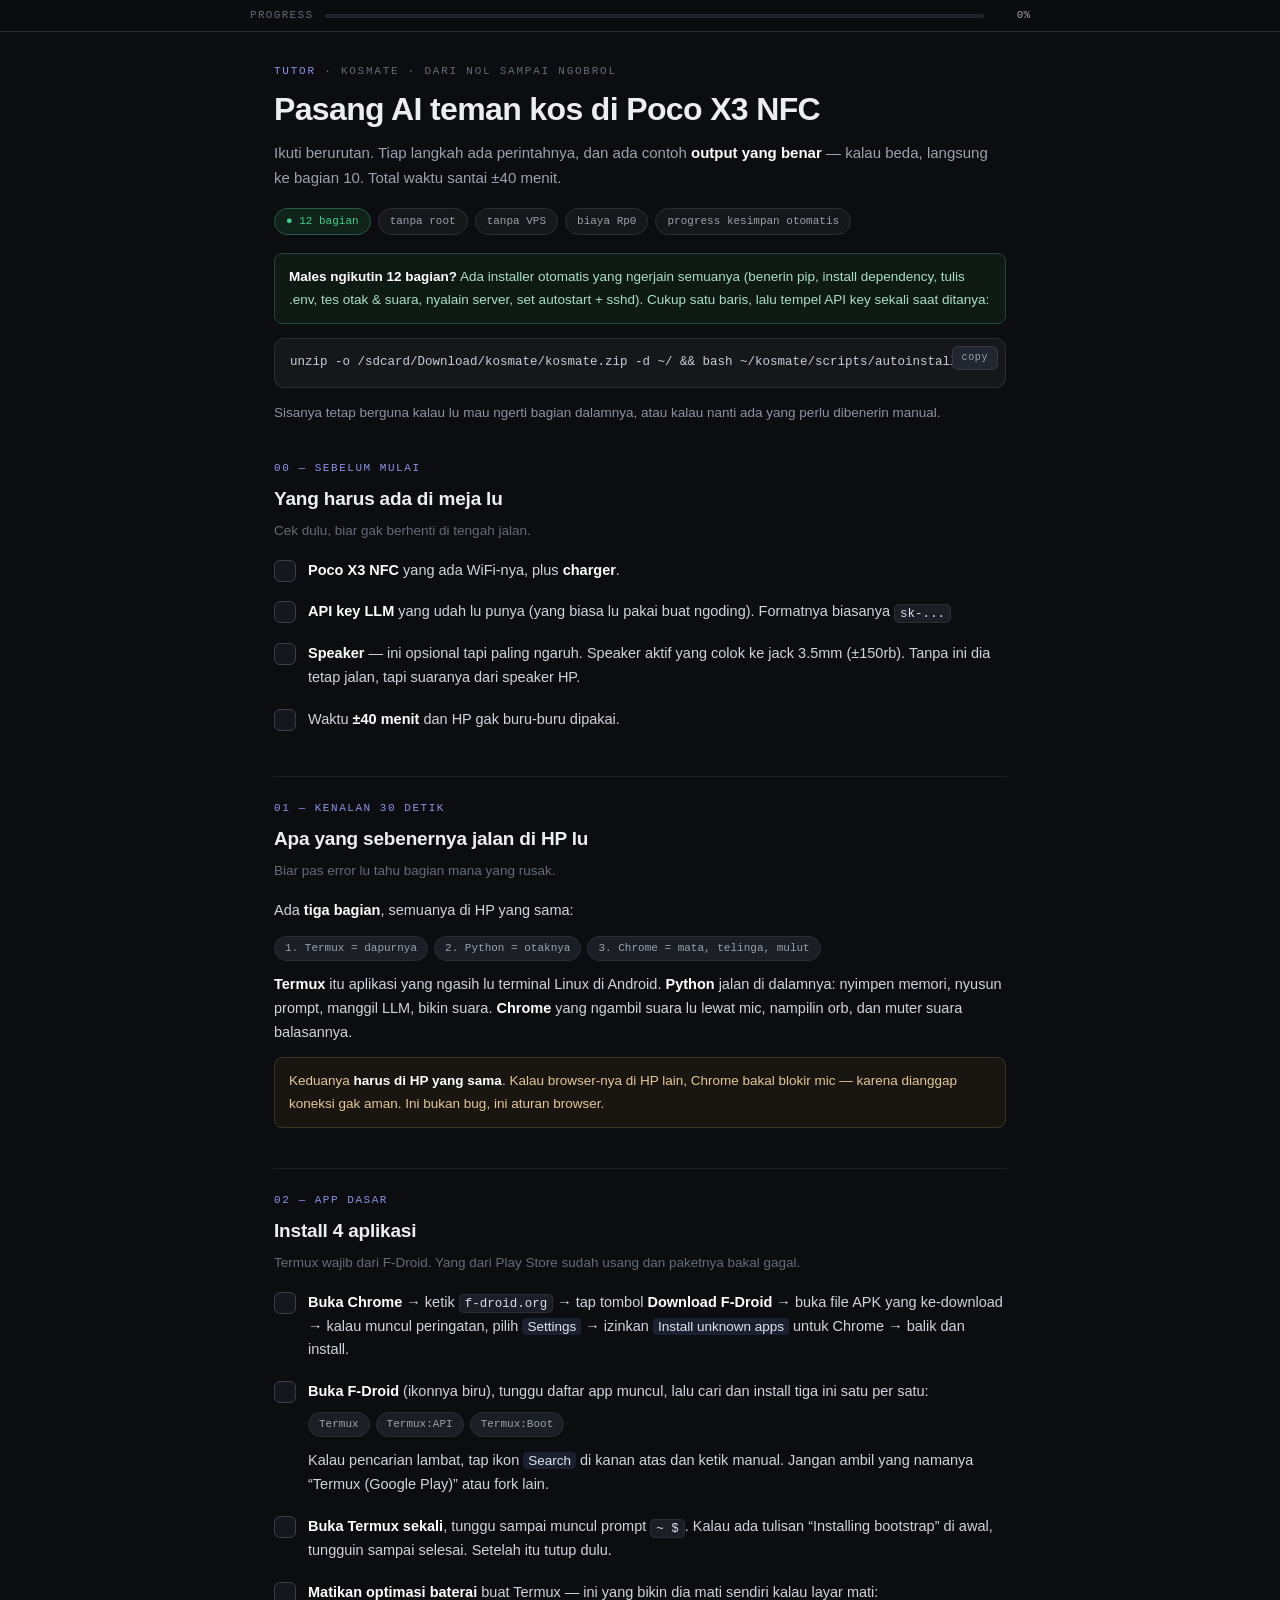
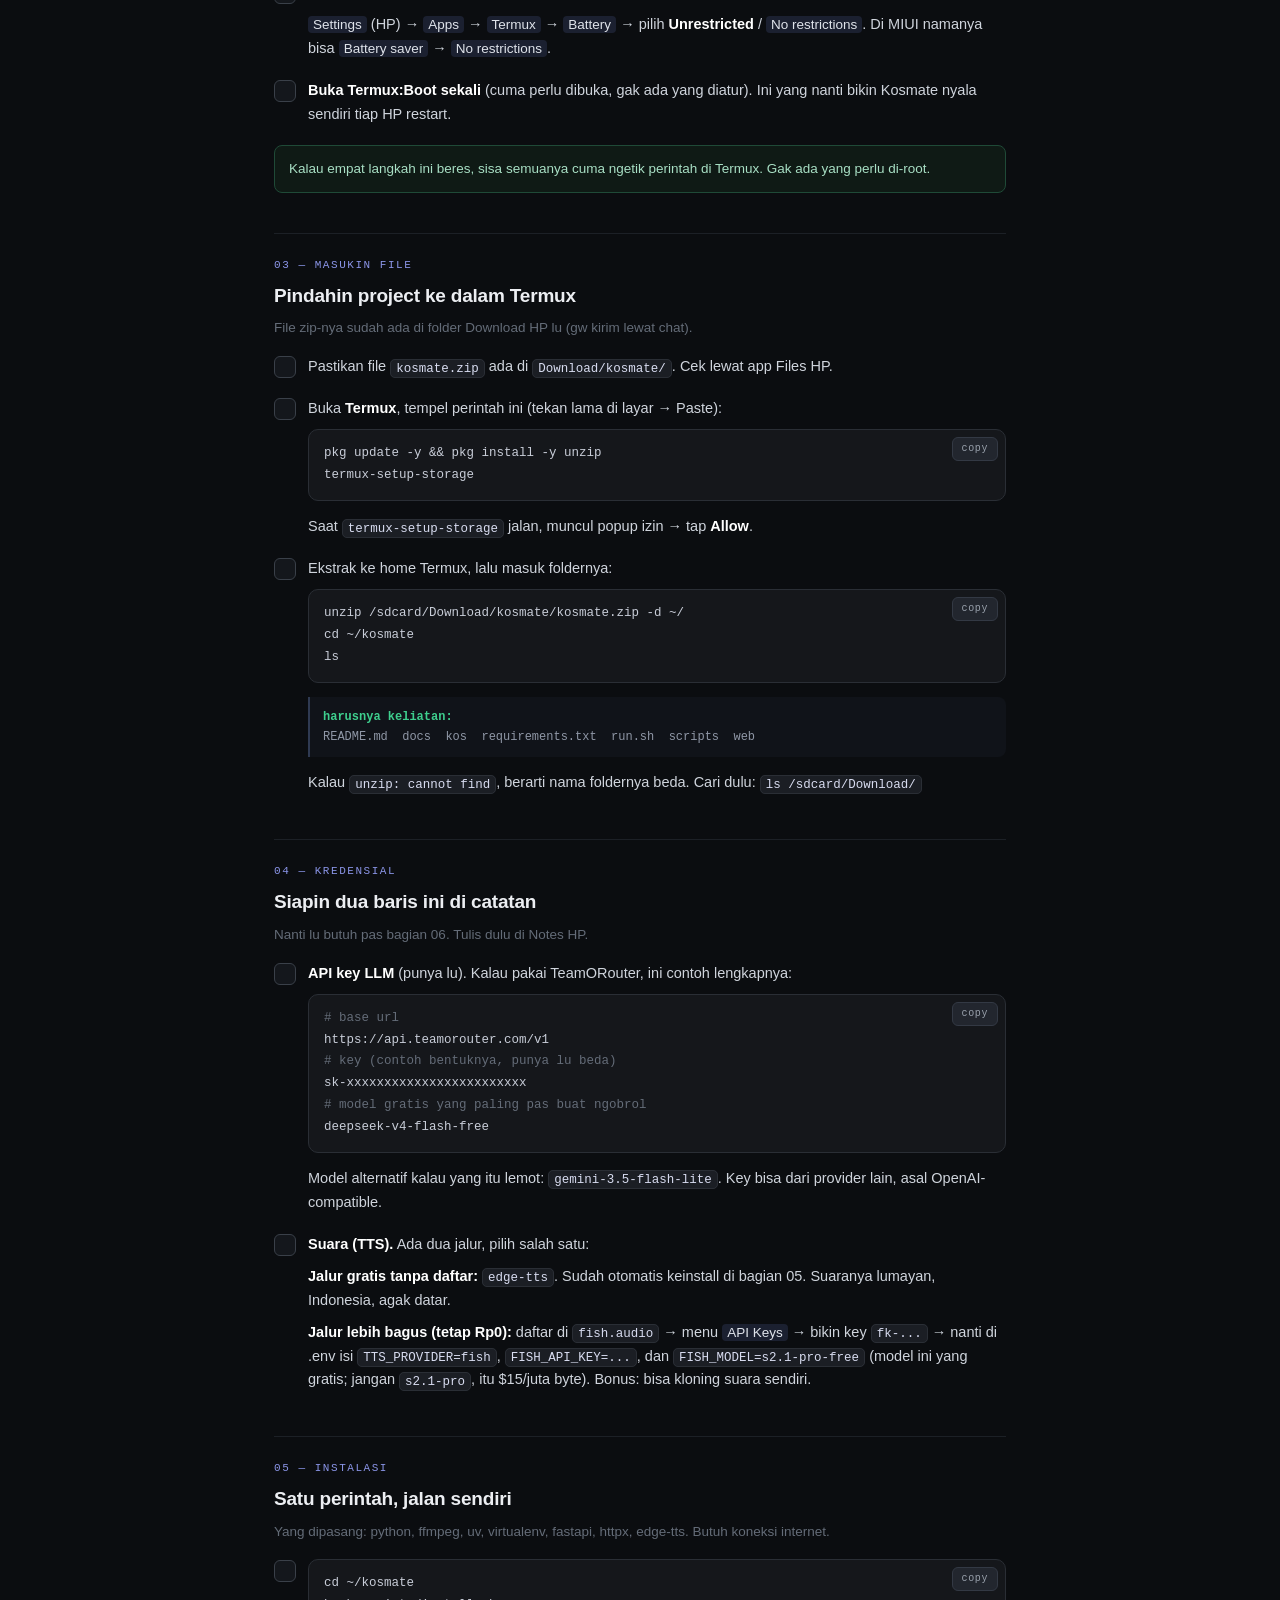
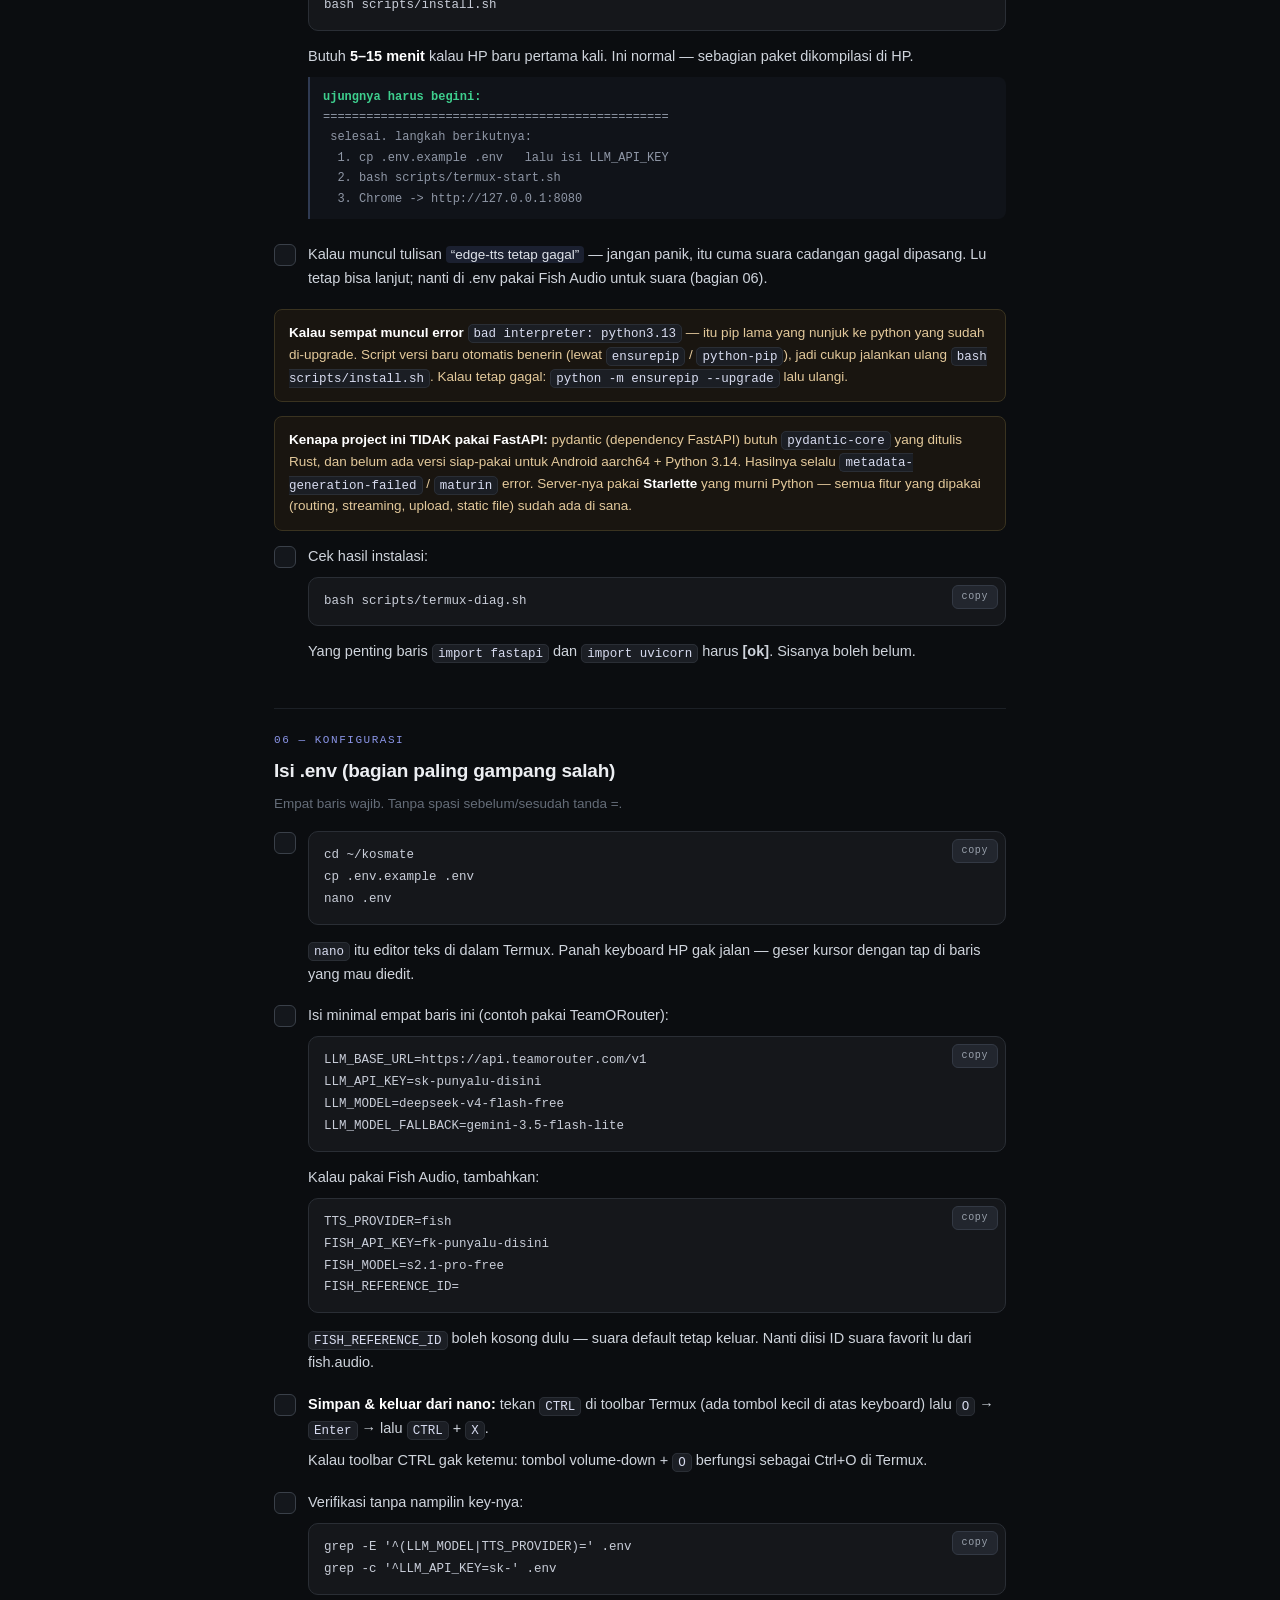
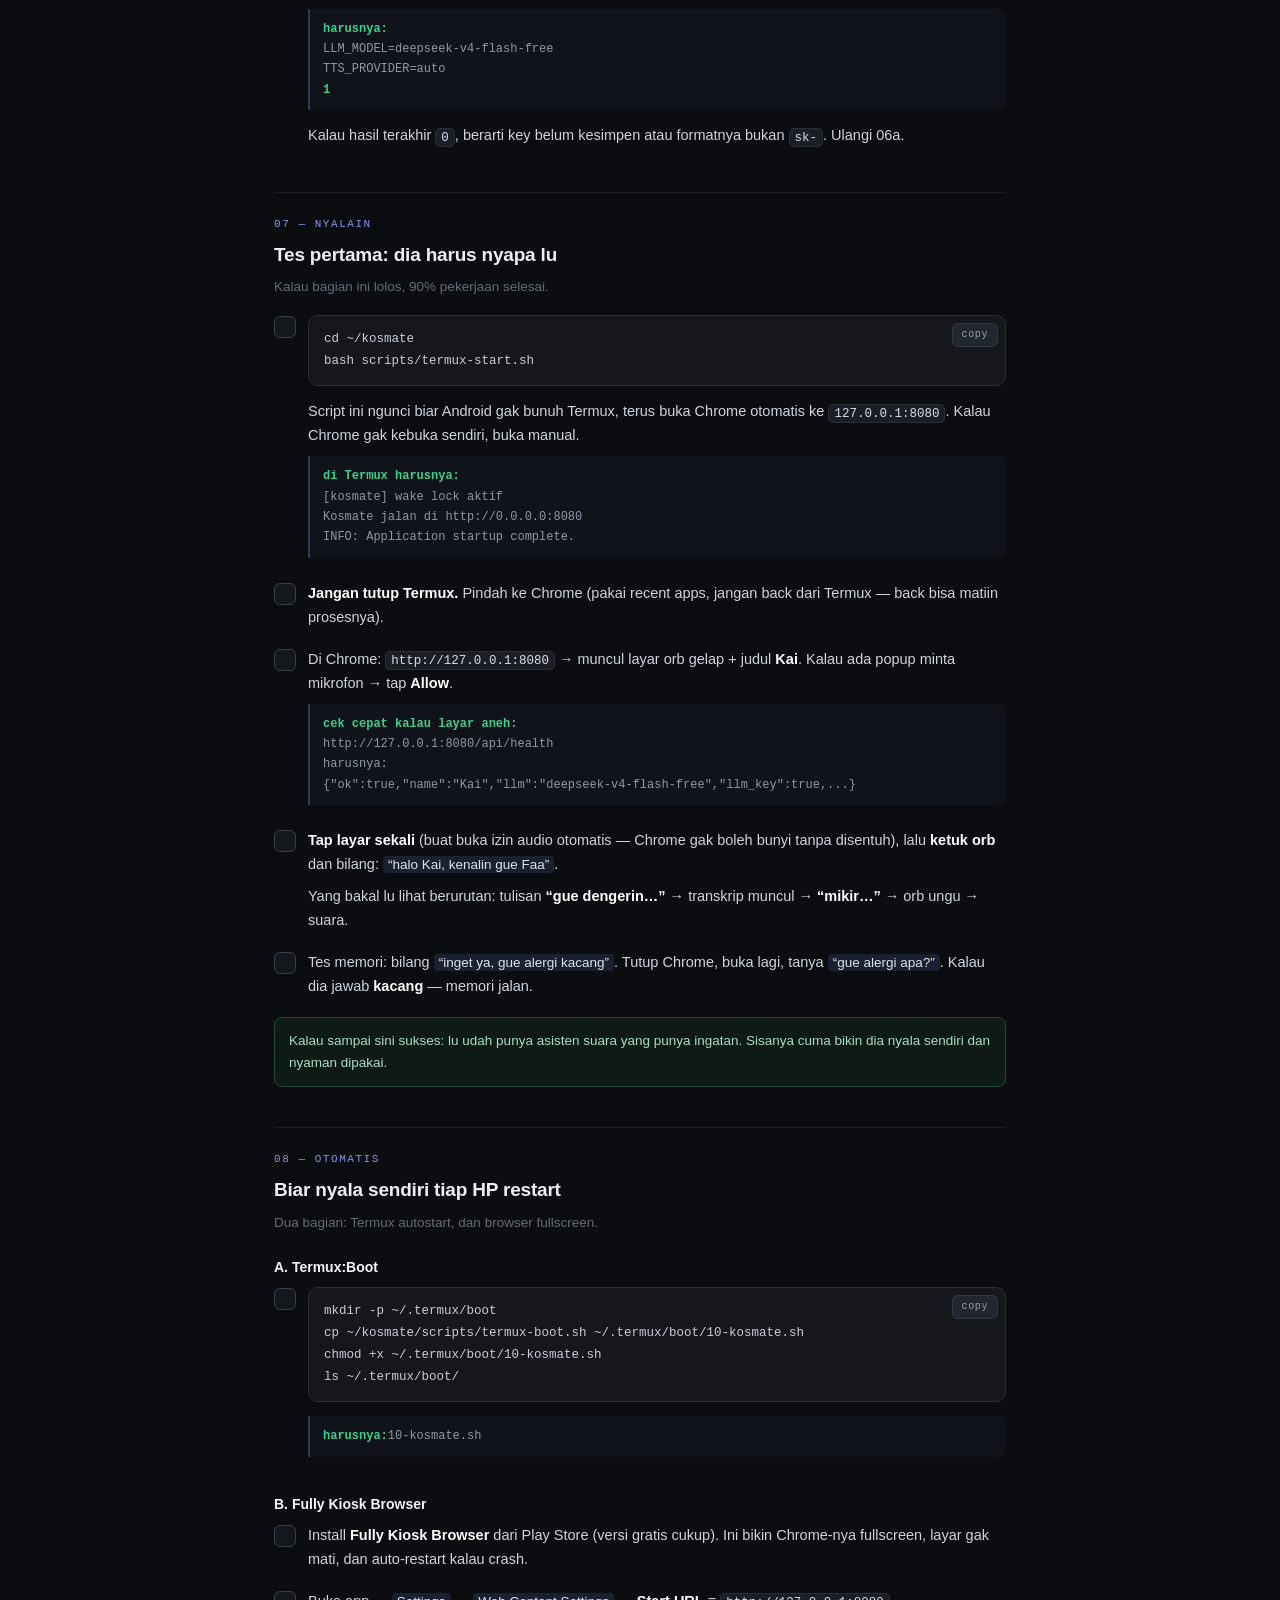
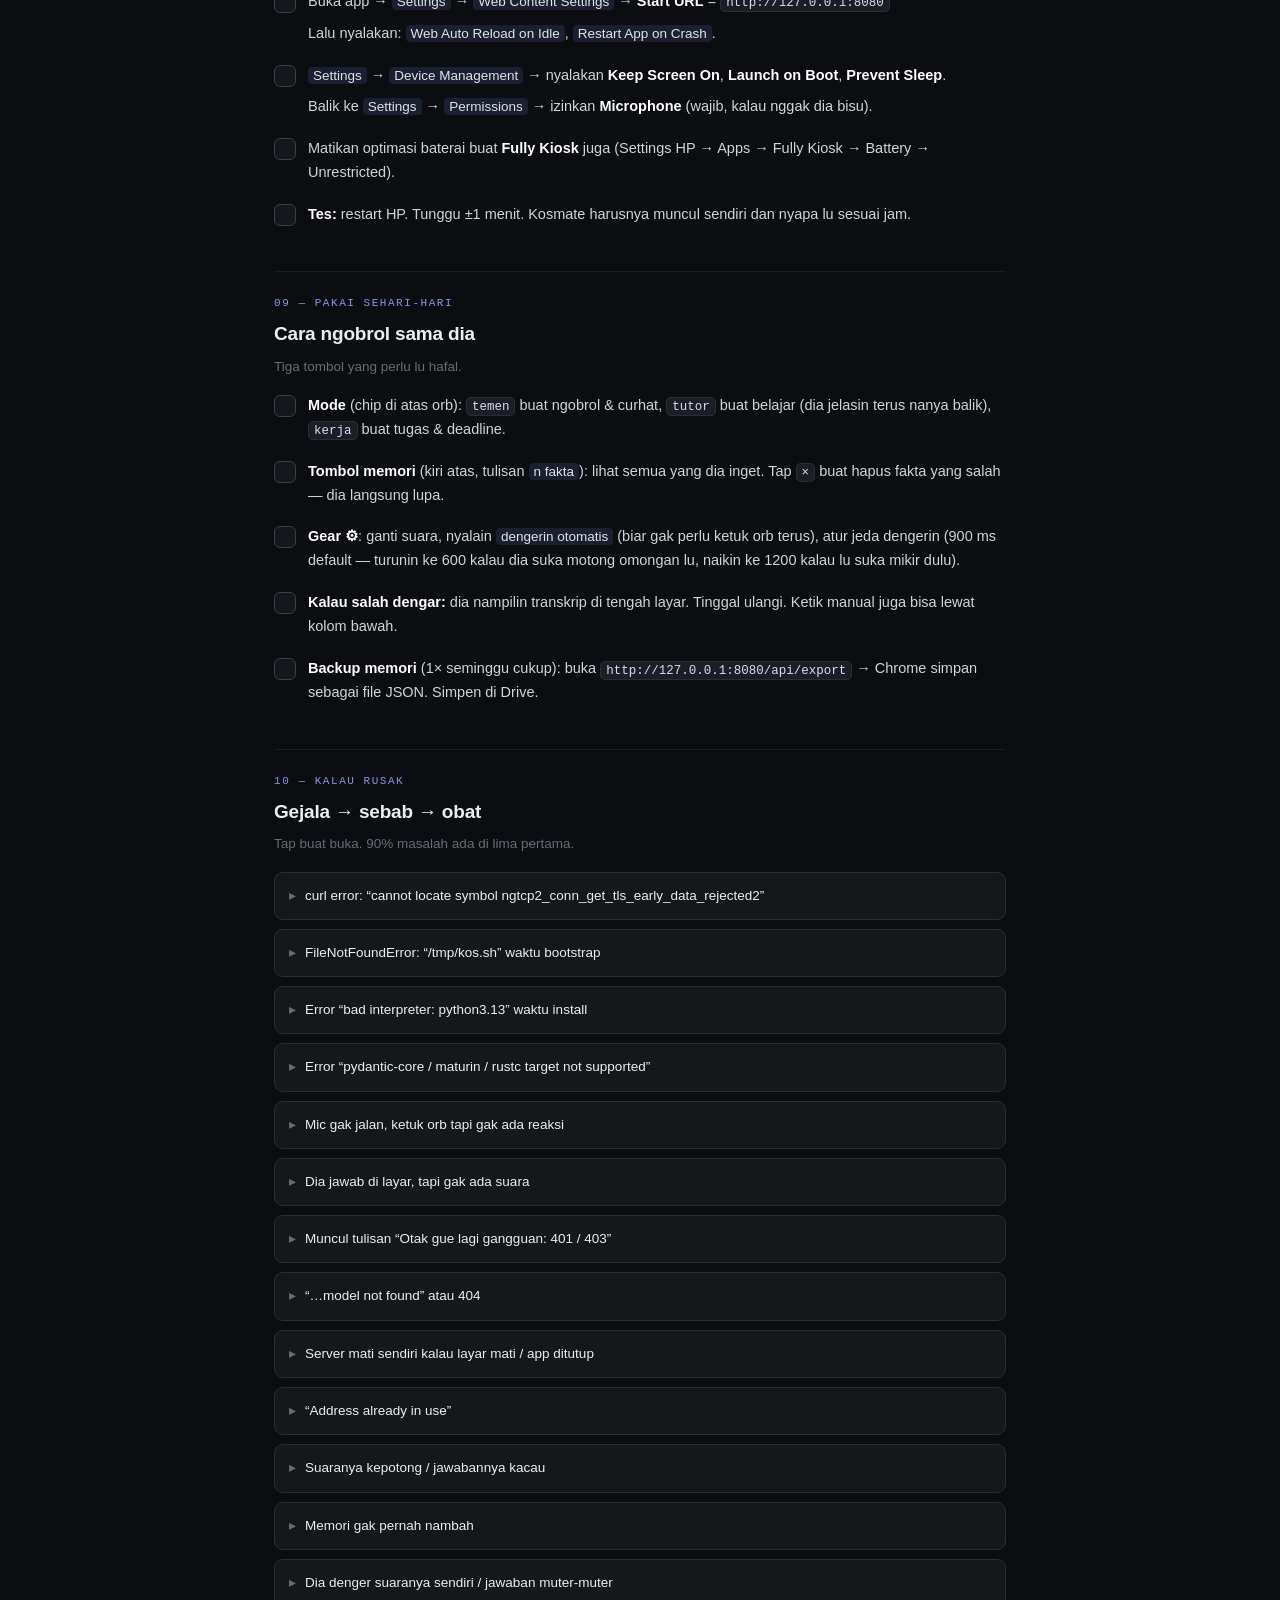
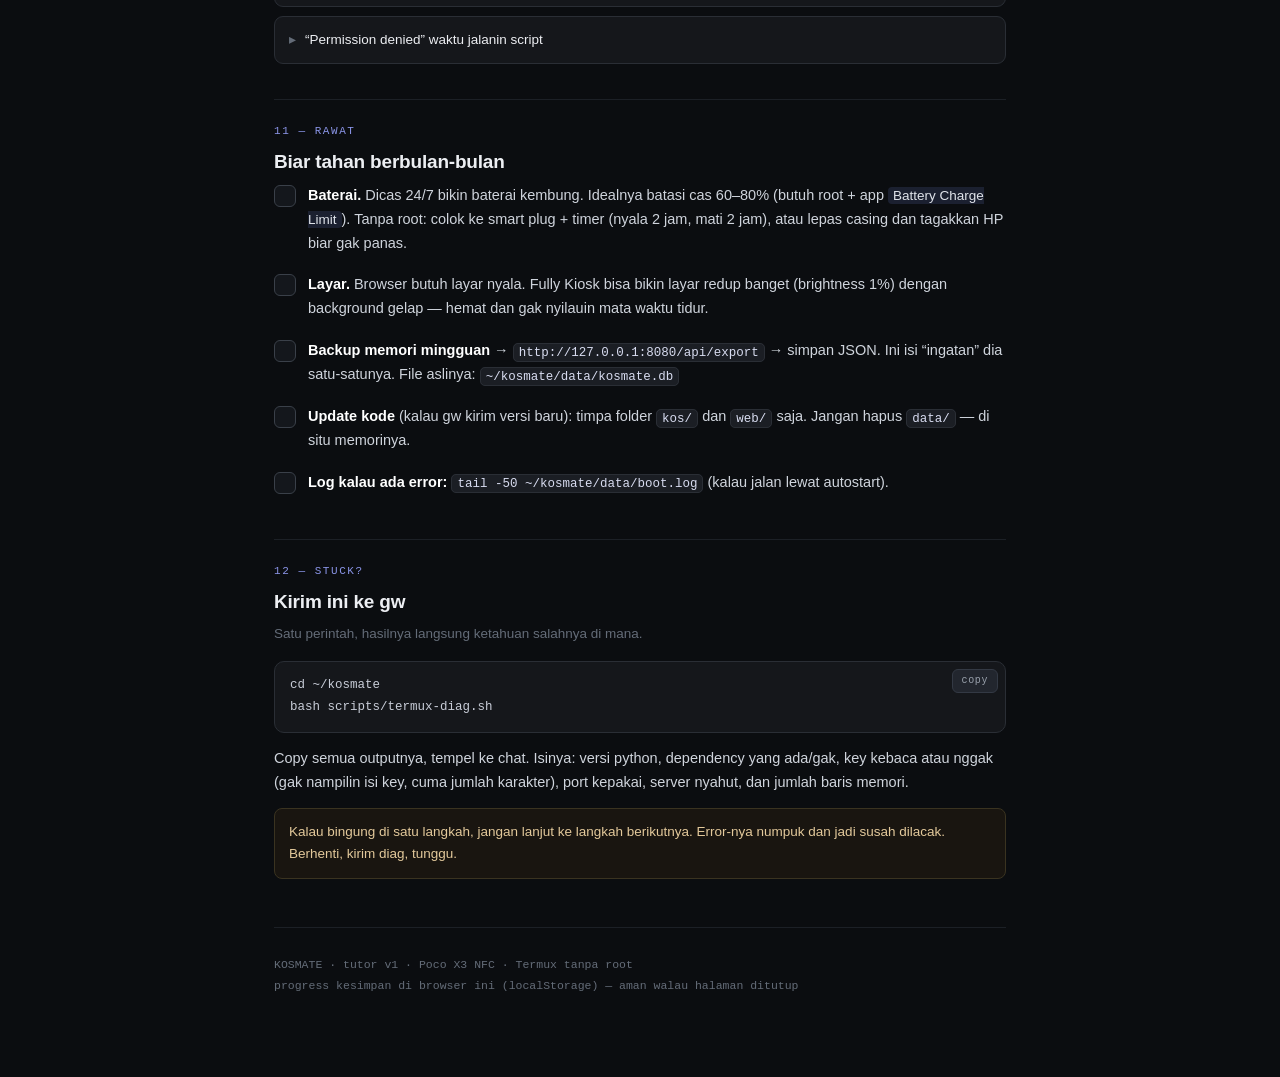
==== commit 8f888440: "docs: troubleshooting Termux setengah upgrade (curl/ngtcp2) + bootstrap tanpa curl - README: jalur b" ====
--- a/docs/TUTORIAL.html
+++ b/docs/TUTORIAL.html
@@ -424,6 +424,24 @@
     <h2>Gejala → sebab → obat</h2>
     <p class="sub">Tap buat buka. 90% masalah ada di lima pertama.</p>
 
+    <details><summary>curl error: “cannot locate symbol ngtcp2_conn_get_tls_early_data_rejected2”</summary><div class="inner">
+      <p><strong>Penyebab:</strong> Termux setengah ke-upgrade — <code>libcurl.so</code> versi baru minta simbol dari <code>libngtcp2</code> yang masih versi lama. Efeknya berantai: <code>curl</code> mati → <code>git clone</code> mati → <code>pkg</code> juga mati (pkg ngecek mirror pakai curl) → pip ikut rusak.</p>
+      <p><strong>Obat:</strong> jangan pakai <code>pkg</code> (dia butuh curl). Pakai apt langsung, ini yang disarankan pesan error-nya sendiri:</p>
+      <div class="code"><pre>apt update && apt full-upgrade -y
+python -m ensurepip --upgrade
+curl -sI https://github.com | head -1   <span class="c"># harus HTTP/2 200</span>
+git --version
+python -m pip --version</pre><button class="copy">copy</button></div>
+      <p>Kalau apt juga bermasalah, paksa reinstall paket yang bentrok:
+      <code>apt install --reinstall -y libngtcp2 libngtcp2-crypto-ossl curl</code></p>
+    </div></details>
+
+    <details><summary>FileNotFoundError: “/tmp/kos.sh” waktu bootstrap</summary><div class="inner">
+      <p><strong>Penyebab:</strong> Termux <strong>tidak punya folder <code>/tmp</code></strong> (yang ada <code>$PREFIX/tmp</code> dan <code>$TMPDIR</code>). Script yang menulis ke <code>/tmp</code> akan gagal.</p>
+      <p><strong>Obat:</strong> pakai <code>~/</code> atau <code>$TMPDIR</code>. Contoh bootstrap lewat python yang benar:</p>
+      <div class="code"><pre>python -c "import urllib.request as u,os;d=u.urlopen(u.Request('https://api.github.com/repos/Xiaochown/kosmate/contents/install.sh',headers={'Accept':'application/vnd.github.raw','User-Agent':'kosmate'}),timeout=60).read();p=os.path.expanduser('~/kos.sh');open(p,'wb').write(d);os.environ['KOSMATE_FORCE_ZIP']='1';os.execvp('bash',['bash',p])"</pre><button class="copy">copy</button></div>
+    </div></details>
+
     <details><summary>Error “bad interpreter: python3.13” waktu install</summary><div class="inner">
       <p><strong>Penyebab:</strong> lu pernah upgrade paket <code>python</code> di Termux; file <code>pip</code> lama masih nunjuk ke python3.13 yang sudah dihapus.</p>
       <div class="code"><pre>python -m ensurepip --upgrade
